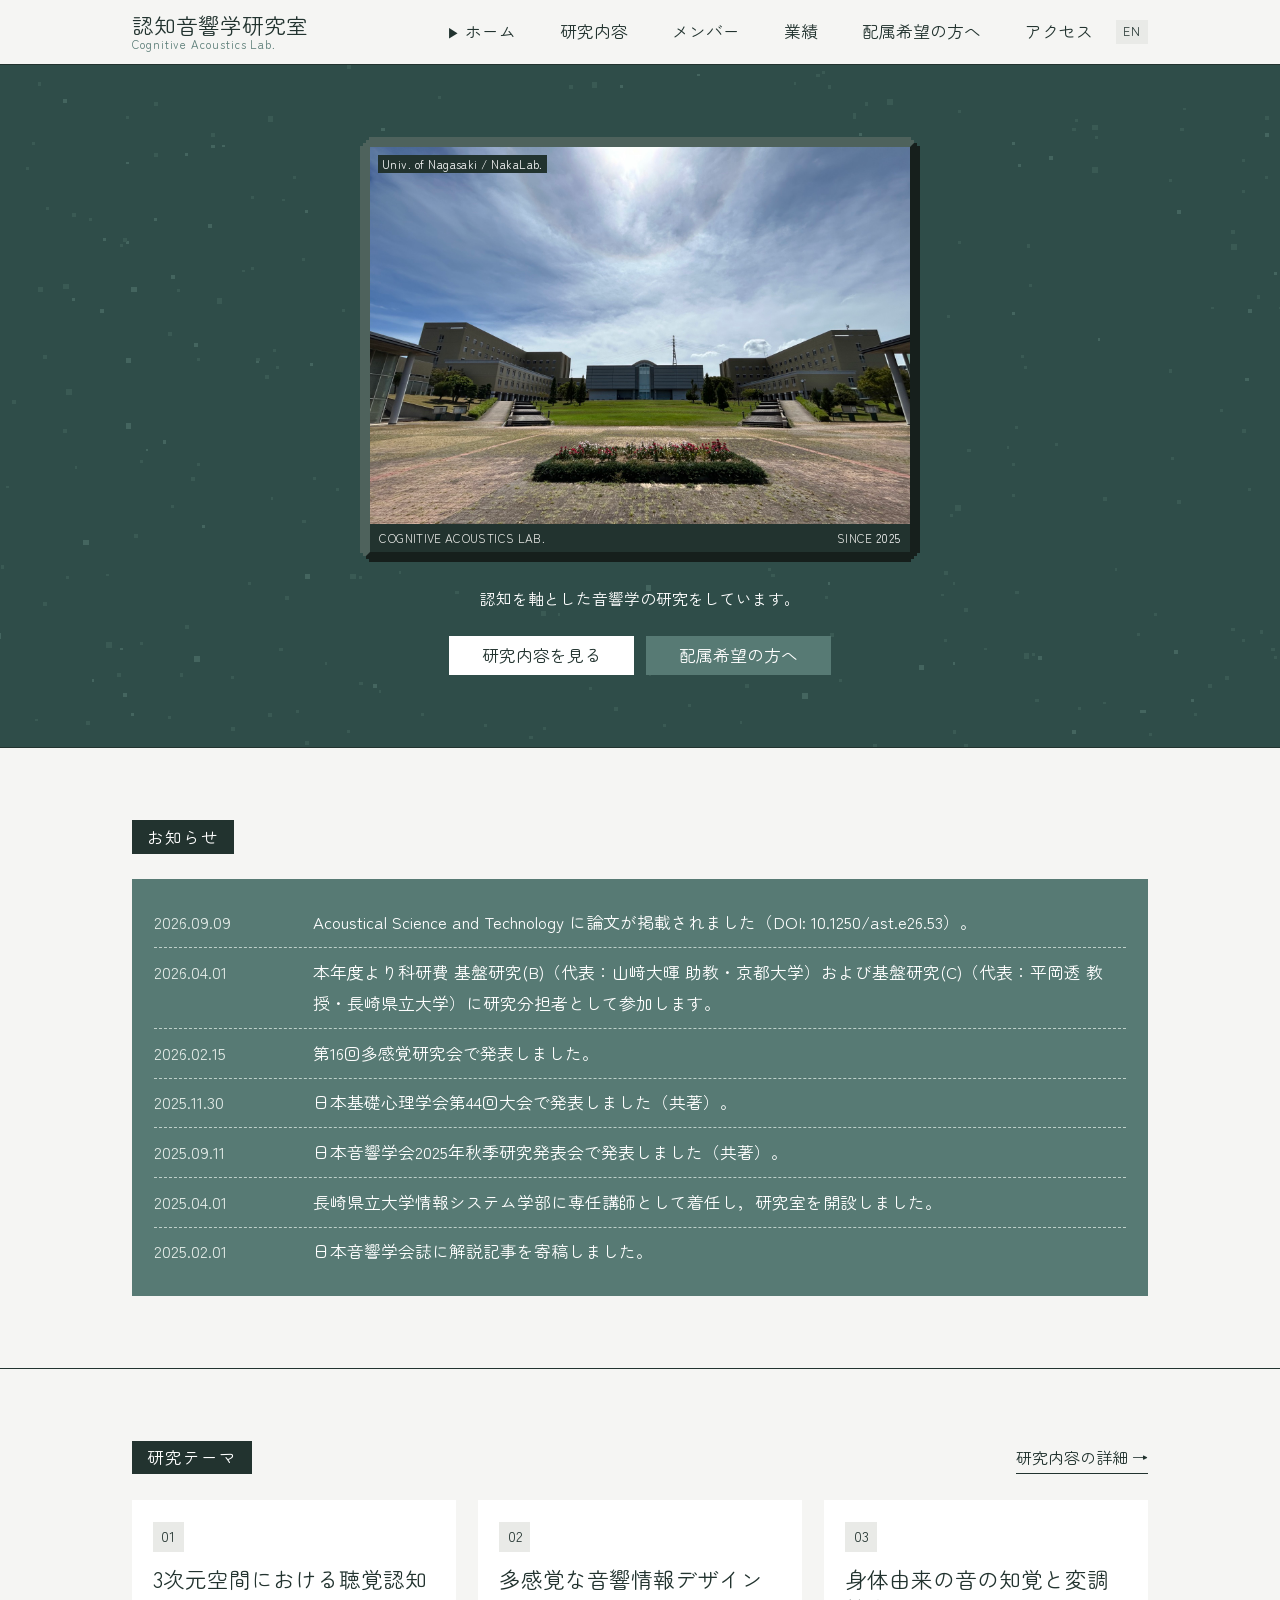
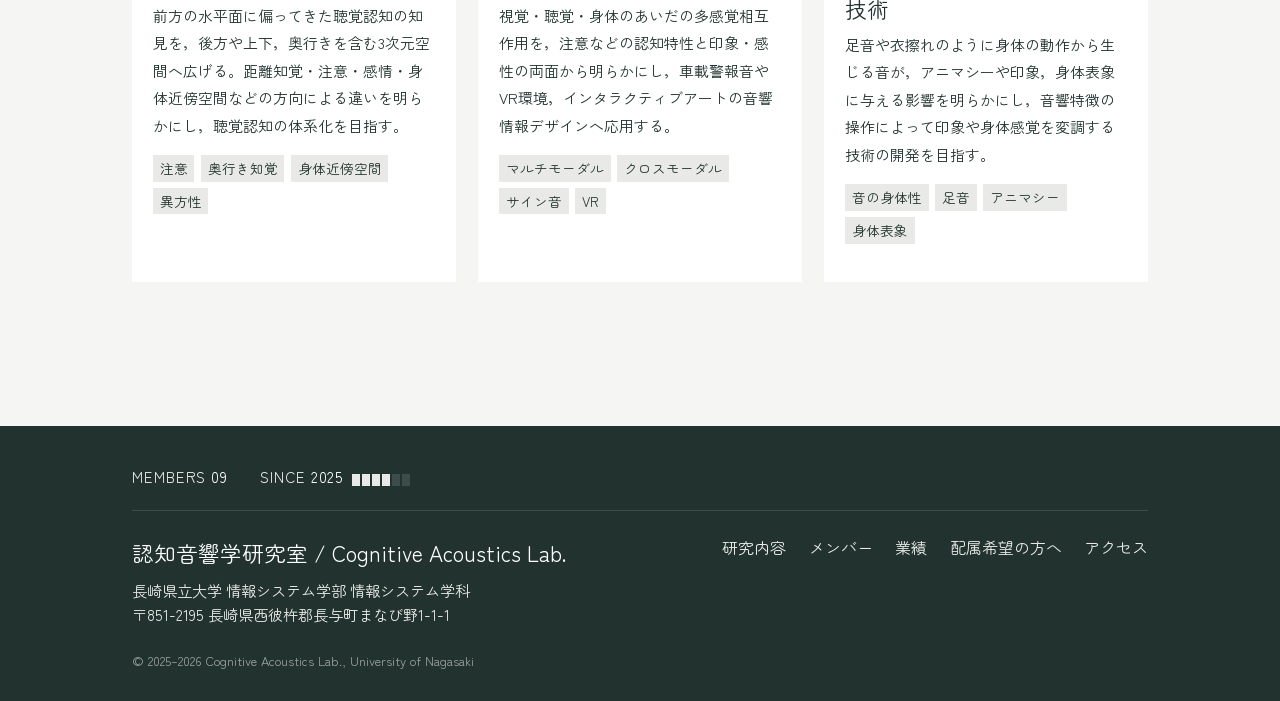
==== index.html @ 99304ec0 "研究室サイトを公開（初回コミット） - 日本語 7 ページ + 英語 6 ページ、CSS、メンバー写真 - ヒーロー写真は 1600px 幅に縮小した hero-1600.jpg を使用 - 日英ペア" ====
<!DOCTYPE html>
<html lang="ja">
<head>
<meta charset="utf-8">
<meta name="viewport" content="width=device-width, initial-scale=1">
<title>認知音響学研究室 | 長崎県立大学 情報システム学部</title>
<meta name="description" content="長崎県立大学 情報システム学部 認知音響学研究室（Cognitive Acoustics Lab.）のウェブサイト。多感覚認知と音響学を中心に，音と人の認知の関係を研究しています。">
<link rel="preconnect" href="https://fonts.googleapis.com">
<link rel="preconnect" href="https://fonts.gstatic.com" crossorigin>
<link href="https://fonts.googleapis.com/css2?family=Zen+Kaku+Gothic+New:wght@400;500;700&family=Zen+Maru+Gothic:wght@400;500;700&display=swap" rel="stylesheet">
<link rel="stylesheet" href="assets/css/style.css">
<link rel="alternate" hreflang="ja" href="https://cognitive-acoustics-lab.github.io/">
<link rel="alternate" hreflang="en" href="https://cognitive-acoustics-lab.github.io/en/">
<link rel="alternate" hreflang="x-default" href="https://cognitive-acoustics-lab.github.io/">
</head>
<body>
<a class="skip-link" href="#main">本文へ移動</a>
<header class="site-header">
  <div class="site-header__inner container">
    <a class="brand" href="index.html">
      <span class="brand__jp">認知音響学研究室</span>
      <span class="brand__en">Cognitive Acoustics Lab.</span>
    </a>
    <input type="checkbox" id="nav-toggle" class="nav-toggle">
    <label for="nav-toggle" class="nav-burger" aria-label="メニューを開閉">MENU</label>
    <nav class="site-nav" aria-label="メインナビゲーション">
      <ul>
        <li><a href="index.html" aria-current="page">ホーム</a></li>
        <li><a href="research.html">研究内容</a></li>
        <li><a href="members.html">メンバー</a></li>
        <li><a href="publications.html">業績</a></li>
        <li><a href="for-students.html">配属希望の方へ</a></li>
        <li><a href="access.html">アクセス</a></li>
      </ul>
    </nav>
    <a class="lang-switch" href="en/index.html" lang="en" hreflang="en">EN</a>
  </div>
</header>
<main id="main">

<section class="hero">
  <div class="container hero__inner">
    <figure class="crt">
      <div class="crt__bezel">
        <div class="crt__screen">
          <span class="hero__label">Univ. of Nagasaki / NakaLab.</span>
          <img src="assets/img/hero-1600.jpg" alt="研究室の様子">
          <div class="crt__hud"><span>COGNITIVE ACOUSTICS LAB.</span><span>SINCE <b>2025</b></span></div>
        </div>
      </div>
    </figure>
    <p class="hero__lead">認知を軸とした音響学の研究をしています。</p>
    <div class="hero__actions">
      <a class="btn btn--primary" href="research.html">研究内容を見る</a>
      <a class="btn btn--ghost" href="for-students.html">配属希望の方へ</a>
    </div>
  </div>
</section>

<section class="section">
  <div class="container">
    <div class="section__head">
      <div><h2 class="eyebrow">お知らせ</h2></div>
    </div>
    <ul class="news">
        <li><time datetime="2026-09-09">2026.09.09</time><div>Acoustical Science and Technology に論文が掲載されました（DOI: 10.1250/ast.e26.53）。</div></li>
        <li><time datetime="2026-04-01">2026.04.01</time><div>本年度より科研費 基盤研究(B)（代表：山﨑大暉 助教・京都大学）および基盤研究(C)（代表：平岡透 教授・長崎県立大学）に研究分担者として参加します。</div></li>
        <li><time datetime="2026-02-15">2026.02.15</time><div>第16回多感覚研究会で発表しました。</div></li>
        <li><time datetime="2025-11-30">2025.11.30</time><div>日本基礎心理学会第44回大会で発表しました（共著）。</div></li>
        <li><time datetime="2025-09-11">2025.09.11</time><div>日本音響学会2025年秋季研究発表会で発表しました（共著）。</div></li>
        <li><time datetime="2025-04-01">2025.04.01</time><div>長崎県立大学情報システム学部に専任講師として着任し，研究室を開設しました。</div></li>
        <li><time datetime="2025-02-01">2025.02.01</time><div>日本音響学会誌に解説記事を寄稿しました。</div></li>
    </ul>
  </div>
</section>

<section class="section">
  <div class="container">
    <div class="section__head">
      <div><h2 class="eyebrow">研究テーマ</h2></div>
      <a class="section__more" href="research.html">研究内容の詳細 →</a>
    </div>
    <div class="cards">
        <a class="card card--link" href="research.html#theme-01">
          <div class="card__num">01</div>
          <h3>3次元空間における聴覚認知</h3>
          <p>前方の水平面に偏ってきた聴覚認知の知見を，後方や上下，奥行きを含む3次元空間へ広げる。距離知覚・注意・感情・身体近傍空間などの方向による違いを明らかにし，聴覚認知の体系化を目指す。</p>
          <ul class="tags"><li class="tag">注意</li><li class="tag">奥行き知覚</li><li class="tag">身体近傍空間</li><li class="tag">異方性</li></ul>
        </a>
        <a class="card card--link" href="research.html#theme-02">
          <div class="card__num">02</div>
          <h3>多感覚な音響情報デザイン</h3>
          <p>視覚・聴覚・身体のあいだの多感覚相互作用を，注意などの認知特性と印象・感性の両面から明らかにし，車載警報音やVR環境，インタラクティブアートの音響情報デザインへ応用する。</p>
          <ul class="tags"><li class="tag">マルチモーダル</li><li class="tag">クロスモーダル</li><li class="tag">サイン音</li><li class="tag">VR</li></ul>
        </a>
        <a class="card card--link" href="research.html#theme-03">
          <div class="card__num">03</div>
          <h3>身体由来の音の知覚と変調技術</h3>
          <p>足音や衣擦れのように身体の動作から生じる音が，アニマシーや印象，身体表象に与える影響を明らかにし，音響特徴の操作によって印象や身体感覚を変調する技術の開発を目指す。</p>
          <ul class="tags"><li class="tag">音の身体性</li><li class="tag">足音</li><li class="tag">アニマシー</li><li class="tag">身体表象</li></ul>
        </a>
    </div>
  </div>
</section>

</main>
<footer class="site-footer">
  <div class="container">
  <div class="hud" aria-label="研究室のステータス">
    <span>MEMBERS <b>09</b></span>
    <span>SINCE <b>2025</b><span class="bar" aria-hidden="true"><i></i><i></i><i></i><i></i><i class="off"></i><i class="off"></i></span></span>
  </div>
  <div class="site-footer__inner">
    <div>
      <span class="brand__jp">認知音響学研究室 / Cognitive Acoustics Lab.</span>
      <p>長崎県立大学 情報システム学部 情報システム学科<br>〒851-2195 長崎県西彼杵郡長与町まなび野1-1-1</p>
    </div>
    <ul class="footer-links">
      <li><a href="research.html">研究内容</a></li>
      <li><a href="members.html">メンバー</a></li>
      <li><a href="publications.html">業績</a></li>
      <li><a href="for-students.html">配属希望の方へ</a></li>
      <li><a href="access.html">アクセス</a></li>
    </ul>
  </div>
  <div class="copyright">&copy; 2025–2026 Cognitive Acoustics Lab., University of Nagasaki</div>
  </div>
</footer>
</body>
</html>
---- assets/css/style.css ----
/* =====================================================================
   認知音響学研究室 / Cognitive Acoustics Lab. – サイト共通スタイル（8bit 版）
   ---------------------------------------------------------------------
   方針: ファミコン画面の「作法」だけを借りる。
     - 色は無彩色の地 + 青緑 2 階調（g3/g4）+ 墨色。アクセント色は置かない。箱は塗りのみで枠線なし、区切り線は 1px（影なし）
     - 見出し・ラベルは Zen Maru Gothic、本文は Zen Kaku Gothic New（どちらも Google Fonts）
     - アニメーションなし
   デザイン調整は :root のトークンを触れば全ページに反映されます。
   旧デザインは style-classic.css（HTML の link を差し替えれば戻せる）。
   ===================================================================== */

:root {
  /* 色 */
  --ink:    #22332f;   /* 文字・枠線（墨色がかった深緑） */
  --paper:  #f5f5f3;   /* ページ背景（無彩色） */
  --white:  #ffffff;   /* カード・ボックスの面 */
  --g0:     #e9eae7;   /* 淡色 0（無彩色。タグ・番号ラベル・アイコンの地） */
  --g1:     #d2d4d0;   /* 淡色 1（無彩色。点線・区切り） */
  --g2:     #9ea49f;   /* 中間色（無彩色寄り。補足文字・ホバー） */
  --g3:     #577a74;   /* 階調 3（ニュース窓・フッター） */
  --g4:     #2f4d49;   /* 階調 4（額のベゼル） */
  --hero:   #ececea;   /* 下層ページの見出し帯の背景（無彩色） */
  --news-line: #bfd0ca; /* お知らせ窓の点線（窓だけ元の青緑を保つ） */
  --news-time: #e3ebe7; /* お知らせ窓の日付 */
  --ink-line: #3d4d49;  /* 墨色の地の上の区切り線・ゲージの消灯 */
  --bezel-light: #4e625c; /* ヒーローの額（ベゼル）の明るい辺（上・左） */
  --bezel-dark:  #161f1c; /* ヒーローの額（ベゼル）の暗い辺（下・右） */

  /* 文字 */
  --font-head: "Zen Maru Gothic", "Hiragino Maru Gothic ProN", "Noto Sans JP", sans-serif;  /* 見出し・ラベル */
  --font-body: "Zen Kaku Gothic New", "Noto Sans JP", system-ui, -apple-system, "Hiragino Sans",
               "Hiragino Kaku Gothic ProN", "Yu Gothic", Meiryo, sans-serif;                  /* 本文 */

  /* レイアウト */
  --max:      1080px;
  --gutter:   clamp(16px, 4vw, 32px);
  --header-h: 64px;
  --bw:       1px;     /* 区切り線（ヘッダー下・セクション間・フッター上）の太さ */
  --box-bw:   0px;     /* 箱（説明文・ボタン・カード・タグ・アイコン・額）の枠線。0 で枠なし、1px で細枠 */
}

/* ---------- ベース ---------- */
*, *::before, *::after { box-sizing: border-box; }
html { scroll-padding-top: calc(var(--header-h) + 16px); }
body {
  margin: 0;
  font-family: var(--font-body);
  font-size: 16px;
  line-height: 1.85;
  color: var(--ink);
  background: var(--paper);
  -webkit-font-smoothing: antialiased;
  font-feature-settings: "palt";
}
a { color: var(--g3); text-underline-offset: 3px; }
a:hover { color: var(--ink); }
img { max-width: 100%; height: auto; display: block; }
svg { display: block; }
h1, h2, h3, h4 { font-family: var(--font-head); font-weight: 400; color: var(--ink); line-height: 1.35; }
p { margin: 0 0 1em; }
ul, ol { padding-left: 1.4em; }
strong { font-weight: 700; color: var(--ink); }
mark.todo {
  font-family: var(--font-head); background: var(--g1); color: var(--ink); font-size: .8rem;
  padding: 0 .5em; margin-left: .4em; vertical-align: middle; white-space: nowrap;
}

.container { max-width: var(--max); margin: 0 auto; padding-left: var(--gutter); padding-right: var(--gutter); }
.skip-link {
  position: absolute; left: -9999px; top: 8px; background: var(--ink); color: #fff;
  padding: .5em 1em; z-index: 100; font-family: var(--font-head);
}
.skip-link:focus { left: 8px; }

/* 汎用ラベル・見出し（見出しは黒い箱 1 つで表す。英語の添え字は付けない） */
.eyebrow {
  display: inline-block; font-family: var(--font-head); font-size: .85rem; letter-spacing: .08em;
  background: var(--ink); color: var(--white); padding: .2em .7em; margin-bottom: .6rem;
}
h1.eyebrow, h2.eyebrow, h3.eyebrow { font-size: 1.05rem; line-height: 1.5; letter-spacing: .06em; padding: .25em .9em; margin: 0 0 1.2rem; }
h1.eyebrow { font-size: 1.25rem; }
.page-head h1.eyebrow { margin: 0 0 .6rem; }
.section__head h2.eyebrow { margin: 0; }
.h-section { font-family: var(--font-head); font-size: 1.5rem; margin: .15rem 0 .8rem; }
.lead { font-size: 1.05rem; max-width: 40em; }

/* ---------- ヘッダー ---------- */
.site-header { position: sticky; top: 0; z-index: 50; background: var(--paper); border-bottom: var(--bw) solid var(--ink); }
.site-header__inner { position: relative; display: flex; align-items: center; gap: 1.4rem; height: var(--header-h); }
.site-nav { order: 1; }
/* 言語切替（ヘッダー右端） */
.lang-switch {
  order: 2; font-family: var(--font-head); font-size: .78rem; letter-spacing: .1em; line-height: 1.6; text-decoration: none;
  color: var(--ink); background: var(--g0); padding: .15em .55em; white-space: nowrap;
}
.lang-switch:hover { background: var(--ink); color: var(--white); }
.brand { display: flex; flex-direction: column; line-height: 1.15; text-decoration: none; color: var(--ink); flex-shrink: 0; margin-right: auto; }
.brand__jp { font-family: var(--font-head); font-size: 1.35rem; }
.brand__en { font-family: var(--font-head); font-size: .72rem; letter-spacing: .08em; color: var(--g3); }

.site-nav ul { display: flex; flex-wrap: nowrap; gap: 1.6rem; list-style: none; margin: 0; padding: 0; }
.site-nav a {
  position: relative; display: inline-block; font-family: var(--font-head); font-size: 1.05rem;
  text-decoration: none; color: var(--ink); padding-left: 1.1em; white-space: nowrap;
}
.site-nav a::before { content: "▶"; position: absolute; left: 0; top: 50%; transform: translateY(-50%); font-size: .8em; color: var(--ink); opacity: 0; }
.site-nav a:hover::before, .site-nav a[aria-current="page"]::before { opacity: 1; }

/* モバイル用メニュー（JS 不要のチェックボックス方式） */
.nav-toggle { position: absolute; opacity: 0; pointer-events: none; }
.nav-burger {
  display: none; order: 3; width: 44px; height: 40px; border: .5px solid var(--ink); /* MENU だけ髪の毛ほどの細枠 */ background: var(--white);
  cursor: pointer; place-items: center; font-family: var(--font-head); font-size: .72rem; color: var(--ink);
}
.nav-toggle:focus-visible + .nav-burger { outline: 2px solid var(--g3); outline-offset: 2px; }
.nav-toggle:checked + .nav-burger { background: var(--ink); color: var(--white); }
/* ナビは「1 行」か「MENU ボックス」の 2 状態だけ。6 項目が 1 行に収まらない幅では MENU に切り替える */
@media (max-width: 979px) {
  .nav-burger { display: grid; }
  .site-nav { display: none; position: absolute; top: var(--header-h); left: 0; right: 0; background: var(--paper); border-bottom: var(--bw) solid var(--ink); }
  .nav-toggle:checked ~ .site-nav { display: block; }
  .site-nav ul { flex-direction: column; gap: 0; padding: .4rem var(--gutter) .8rem; }
  .site-nav a { display: block; padding: .7rem 0 .7rem 1.1em; border-bottom: 1px dashed var(--g1); }
  .lang-switch { margin-right: .4rem; }
}
/* 英語版: 名前の箱が 2 行になるのを防ぐ */
:lang(en) .members { grid-template-columns: repeat(auto-fill, minmax(200px, 1fr)); }
:lang(en) .member__name { font-size: .95rem; letter-spacing: 0; white-space: nowrap; }

/* ---------- ヒーロー（トップ） ---------- */
/* ヒーロー: 暗い地 + まばらな小さい正方形（固定 SVG，1920×720，seed=11）。写真の額は g3 の縁 */
.hero {
  position: relative; overflow: hidden; border-bottom: var(--bw) solid var(--ink);
  background-color: var(--g4); background-repeat: no-repeat; background-position: center; background-size: cover;
  background-image: url("data:image/svg+xml,%3Csvg%20xmlns%3D%22http%3A//www.w3.org/2000/svg%22%20viewBox%3D%220%200%201920%20720%22%20width%3D%221920%22%20height%3D%22720%22%20shape-rendering%3D%22crispEdges%22%3E%3Crect%20x%3D%221719%22%20y%3D%22657%22%20width%3D%224%22%20height%3D%224%22%20fill%3D%22%2344655f%22/%3E%3Crect%20x%3D%221560%22%20y%3D%22654%22%20width%3D%224%22%20height%3D%224%22%20fill%3D%22%233a5a54%22/%3E%3Crect%20x%3D%221572%22%20y%3D%22363%22%20width%3D%223%22%20height%3D%223%22%20fill%3D%22%233a5a54%22/%3E%3Crect%20x%3D%221371%22%20y%3D%22231%22%20width%3D%223%22%20height%3D%223%22%20fill%3D%22%233a5a54%22/%3E%3Crect%20x%3D%221653%22%20y%3D%22621%22%20width%3D%223%22%20height%3D%223%22%20fill%3D%22%233a5a54%22/%3E%3Crect%20x%3D%221215%22%20y%3D%22345%22%20width%3D%224%22%20height%3D%224%22%20fill%3D%22%233a5a54%22/%3E%3Crect%20x%3D%2245%22%20y%3D%22636%22%20width%3D%224%22%20height%3D%224%22%20fill%3D%22%233a5a54%22/%3E%3Crect%20x%3D%22108%22%20y%3D%22144%22%20width%3D%223%22%20height%3D%223%22%20fill%3D%22%233a5a54%22/%3E%3Crect%20x%3D%2290%22%20y%3D%22597%22%20width%3D%224%22%20height%3D%224%22%20fill%3D%22%2344655f%22/%3E%3Crect%20x%3D%221353%22%20y%3D%22453%22%20width%3D%223%22%20height%3D%223%22%20fill%3D%22%233a5a54%22/%3E%3Crect%20x%3D%22717%22%20y%3D%22489%22%20width%3D%224%22%20height%3D%224%22%20fill%3D%22%233a5a54%22/%3E%3Crect%20x%3D%2212%22%20y%3D%22507%22%20width%3D%224%22%20height%3D%224%22%20fill%3D%22%233a5a54%22/%3E%3Crect%20x%3D%22852%22%20y%3D%22312%22%20width%3D%224%22%20height%3D%224%22%20fill%3D%22%233a5a54%22/%3E%3Crect%20x%3D%22780%22%20y%3D%22240%22%20width%3D%226%22%20height%3D%226%22%20fill%3D%22%233a5a54%22/%3E%3Crect%20x%3D%22885%22%20y%3D%2221%22%20width%3D%224%22%20height%3D%224%22%20fill%3D%22%233a5a54%22/%3E%3Crect%20x%3D%22330%22%20y%3D%22306%22%20width%3D%224%22%20height%3D%224%22%20fill%3D%22%233a5a54%22/%3E%3Crect%20x%3D%221185%22%20y%3D%2251%22%20width%3D%223%22%20height%3D%223%22%20fill%3D%22%233a5a54%22/%3E%3Crect%20x%3D%220%22%20y%3D%22162%22%20width%3D%226%22%20height%3D%226%22%20fill%3D%22%233a5a54%22/%3E%3Crect%20x%3D%221443%22%20y%3D%22288%22%20width%3D%223%22%20height%3D%223%22%20fill%3D%22%2344655f%22/%3E%3Crect%20x%3D%22222%22%20y%3D%22432%22%20width%3D%224%22%20height%3D%224%22%20fill%3D%22%233a5a54%22/%3E%3Crect%20x%3D%22828%22%20y%3D%22258%22%20width%3D%226%22%20height%3D%226%22%20fill%3D%22%233a5a54%22/%3E%3Crect%20x%3D%221020%22%20y%3D%229%22%20width%3D%223%22%20height%3D%223%22%20fill%3D%22%2344655f%22/%3E%3Crect%20x%3D%22411%22%20y%3D%22189%22%20width%3D%223%22%20height%3D%223%22%20fill%3D%22%233a5a54%22/%3E%3Crect%20x%3D%22183%22%20y%3D%22357%22%20width%3D%223%22%20height%3D%223%22%20fill%3D%22%2344655f%22/%3E%3Crect%20x%3D%221716%22%20y%3D%22144%22%20width%3D%223%22%20height%3D%223%22%20fill%3D%22%2344655f%22/%3E%3Crect%20x%3D%22585%22%20y%3D%22561%22%20width%3D%224%22%20height%3D%224%22%20fill%3D%22%233a5a54%22/%3E%3Crect%20x%3D%221176%22%20y%3D%2287%22%20width%3D%224%22%20height%3D%224%22%20fill%3D%22%2344655f%22/%3E%3Crect%20x%3D%22651%22%20y%3D%220%22%20width%3D%224%22%20height%3D%224%22%20fill%3D%22%233a5a54%22/%3E%3Crect%20x%3D%22933%22%20y%3D%22678%22%20width%3D%224%22%20height%3D%224%22%20fill%3D%22%233a5a54%22/%3E%3Crect%20x%3D%22573%22%20y%3D%22300%22%20width%3D%223%22%20height%3D%223%22%20fill%3D%22%233a5a54%22/%3E%3Crect%20x%3D%22447%22%20y%3D%22162%22%20width%3D%223%22%20height%3D%223%22%20fill%3D%22%2344655f%22/%3E%3Crect%20x%3D%2227%22%20y%3D%22591%22%20width%3D%223%22%20height%3D%223%22%20fill%3D%22%233a5a54%22/%3E%3Crect%20x%3D%221185%22%20y%3D%2254%22%20width%3D%223%22%20height%3D%223%22%20fill%3D%22%233a5a54%22/%3E%3Crect%20x%3D%22639%22%20y%3D%22447%22%20width%3D%223%22%20height%3D%223%22%20fill%3D%22%233a5a54%22/%3E%3Crect%20x%3D%221845%22%20y%3D%22282%22%20width%3D%223%22%20height%3D%223%22%20fill%3D%22%233a5a54%22/%3E%3Crect%20x%3D%221392%22%20y%3D%2296%22%20width%3D%224%22%20height%3D%224%22%20fill%3D%22%2344655f%22/%3E%3Crect%20x%3D%22414%22%20y%3D%22663%22%20width%3D%224%22%20height%3D%224%22%20fill%3D%22%2344655f%22/%3E%3Crect%20x%3D%22471%22%20y%3D%22237%22%20width%3D%223%22%20height%3D%223%22%20fill%3D%22%233a5a54%22/%3E%3Crect%20x%3D%22765%22%20y%3D%22555%22%20width%3D%224%22%20height%3D%224%22%20fill%3D%22%233a5a54%22/%3E%3Crect%20x%3D%221701%22%20y%3D%22150%22%20width%3D%223%22%20height%3D%223%22%20fill%3D%22%2344655f%22/%3E%3Crect%20x%3D%221854%22%20y%3D%2260%22%20width%3D%224%22%20height%3D%224%22%20fill%3D%22%2344655f%22/%3E%3Crect%20x%3D%22318%22%20y%3D%2281%22%20width%3D%223%22%20height%3D%223%22%20fill%3D%22%233a5a54%22/%3E%3Crect%20x%3D%22783%22%20y%3D%22183%22%20width%3D%224%22%20height%3D%224%22%20fill%3D%22%2344655f%22/%3E%3Crect%20x%3D%221290%22%20y%3D%22630%22%20width%3D%223%22%20height%3D%223%22%20fill%3D%22%2344655f%22/%3E%3Crect%20x%3D%221596%22%20y%3D%22132%22%20width%3D%223%22%20height%3D%223%22%20fill%3D%22%233a5a54%22/%3E%3Crect%20x%3D%22699%22%20y%3D%22366%22%20width%3D%223%22%20height%3D%223%22%20fill%3D%22%233a5a54%22/%3E%3Crect%20x%3D%22651%22%20y%3D%22702%22%20width%3D%223%22%20height%3D%223%22%20fill%3D%22%233a5a54%22/%3E%3Crect%20x%3D%2248%22%20y%3D%2251%22%20width%3D%226%22%20height%3D%226%22%20fill%3D%22%233a5a54%22/%3E%3Crect%20x%3D%221368%22%20y%3D%22189%22%20width%3D%224%22%20height%3D%224%22%20fill%3D%22%233a5a54%22/%3E%3Crect%20x%3D%22540%22%20y%3D%22216%22%20width%3D%223%22%20height%3D%223%22%20fill%3D%22%233a5a54%22/%3E%3Crect%20x%3D%221755%22%20y%3D%2299%22%20width%3D%224%22%20height%3D%224%22%20fill%3D%22%233a5a54%22/%3E%3Crect%20x%3D%22423%22%20y%3D%22684%22%20width%3D%223%22%20height%3D%223%22%20fill%3D%22%2344655f%22/%3E%3Crect%20x%3D%221602%22%20y%3D%22447%22%20width%3D%223%22%20height%3D%223%22%20fill%3D%22%233a5a54%22/%3E%3Crect%20x%3D%22105%22%20y%3D%22708%22%20width%3D%224%22%20height%3D%224%22%20fill%3D%22%233a5a54%22/%3E%3Crect%20x%3D%221098%22%20y%3D%22537%22%20width%3D%224%22%20height%3D%224%22%20fill%3D%22%233a5a54%22/%3E%3Crect%20x%3D%2263%22%20y%3D%22459%22%20width%3D%223%22%20height%3D%223%22%20fill%3D%22%233a5a54%22/%3E%3Crect%20x%3D%22204%22%20y%3D%22561%22%20width%3D%224%22%20height%3D%224%22%20fill%3D%22%233a5a54%22/%3E%3Crect%20x%3D%22417%22%20y%3D%2254%22%20width%3D%223%22%20height%3D%223%22%20fill%3D%22%233a5a54%22/%3E%3Crect%20x%3D%221677%22%20y%3D%22282%22%20width%3D%224%22%20height%3D%224%22%20fill%3D%22%233a5a54%22/%3E%3Crect%20x%3D%22396%22%20y%3D%22609%22%20width%3D%226%22%20height%3D%226%22%20fill%3D%22%233a5a54%22/%3E%3Crect%20x%3D%22258%22%20y%3D%22525%22%20width%3D%223%22%20height%3D%223%22%20fill%3D%22%2344655f%22/%3E%3Crect%20x%3D%221281%22%20y%3D%22606%22%20width%3D%223%22%20height%3D%223%22%20fill%3D%22%233a5a54%22/%3E%3Crect%20x%3D%221758%22%20y%3D%229%22%20width%3D%224%22%20height%3D%224%22%20fill%3D%22%2344655f%22/%3E%3Crect%20x%3D%221788%22%20y%3D%229%22%20width%3D%224%22%20height%3D%224%22%20fill%3D%22%233a5a54%22/%3E%3Crect%20x%3D%22276%22%20y%3D%22489%22%20width%3D%223%22%20height%3D%223%22%20fill%3D%22%233a5a54%22/%3E%3Crect%20x%3D%221278%22%20y%3D%22558%22%20width%3D%223%22%20height%3D%223%22%20fill%3D%22%233a5a54%22/%3E%3Crect%20x%3D%221782%22%20y%3D%22351%22%20width%3D%224%22%20height%3D%224%22%20fill%3D%22%2344655f%22/%3E%3Crect%20x%3D%221662%22%20y%3D%2263%22%20width%3D%224%22%20height%3D%224%22%20fill%3D%22%233a5a54%22/%3E%3Crect%20x%3D%221845%22%20y%3D%2266%22%20width%3D%223%22%20height%3D%223%22%20fill%3D%22%2344655f%22/%3E%3Crect%20x%3D%22705%22%20y%3D%22534%22%20width%3D%223%22%20height%3D%223%22%20fill%3D%22%233a5a54%22/%3E%3Crect%20x%3D%221887%22%20y%3D%22504%22%20width%3D%224%22%20height%3D%224%22%20fill%3D%22%2344655f%22/%3E%3Crect%20x%3D%2233%22%20y%3D%22282%22%20width%3D%223%22%20height%3D%223%22%20fill%3D%22%233a5a54%22/%3E%3Crect%20x%3D%221878%22%20y%3D%22153%22%20width%3D%223%22%20height%3D%223%22%20fill%3D%22%233a5a54%22/%3E%3Crect%20x%3D%221356%22%20y%3D%22381%22%20width%3D%223%22%20height%3D%223%22%20fill%3D%22%233a5a54%22/%3E%3Crect%20x%3D%221242%22%20y%3D%22510%22%20width%3D%223%22%20height%3D%223%22%20fill%3D%22%233a5a54%22/%3E%3Crect%20x%3D%221323%22%20y%3D%22615%22%20width%3D%223%22%20height%3D%223%22%20fill%3D%22%233a5a54%22/%3E%3Crect%20x%3D%221179%22%20y%3D%22168%22%20width%3D%223%22%20height%3D%223%22%20fill%3D%22%233a5a54%22/%3E%3Crect%20x%3D%22417%22%20y%3D%22102%22%20width%3D%223%22%20height%3D%223%22%20fill%3D%22%2344655f%22/%3E%3Crect%20x%3D%22123%22%20y%3D%22546%22%20width%3D%223%22%20height%3D%223%22%20fill%3D%22%233a5a54%22/%3E%3Crect%20x%3D%22519%22%20y%3D%2284%22%20width%3D%223%22%20height%3D%223%22%20fill%3D%22%2344655f%22/%3E%3Crect%20x%3D%22843%22%20y%3D%22708%22%20width%3D%224%22%20height%3D%224%22%20fill%3D%22%233a5a54%22/%3E%3Crect%20x%3D%221173%22%20y%3D%22480%22%20width%3D%224%22%20height%3D%224%22%20fill%3D%22%2344655f%22/%3E%3Crect%20x%3D%22966%22%20y%3D%22549%22%20width%3D%226%22%20height%3D%226%22%20fill%3D%22%2344655f%22/%3E%3Crect%20x%3D%22228%22%20y%3D%22636%22%20width%3D%223%22%20height%3D%223%22%20fill%3D%22%233a5a54%22/%3E%3Crect%20x%3D%221866%22%20y%3D%2230%22%20width%3D%223%22%20height%3D%223%22%20fill%3D%22%233a5a54%22/%3E%3Crect%20x%3D%221086%22%20y%3D%22237%22%20width%3D%224%22%20height%3D%224%22%20fill%3D%22%233a5a54%22/%3E%3Crect%20x%3D%22417%22%20y%3D%22309%22%20width%3D%226%22%20height%3D%226%22%20fill%3D%22%2344655f%22/%3E%3Crect%20x%3D%2275%22%20y%3D%22588%22%20width%3D%223%22%20height%3D%223%22%20fill%3D%22%233a5a54%22/%3E%3Crect%20x%3D%22432%22%20y%3D%22609%22%20width%3D%223%22%20height%3D%223%22%20fill%3D%22%233a5a54%22/%3E%3Crect%20x%3D%22354%22%20y%3D%22342%22%20width%3D%226%22%20height%3D%226%22%20fill%3D%22%233a5a54%22/%3E%3Crect%20x%3D%221644%22%20y%3D%22501%22%20width%3D%226%22%20height%3D%226%22%20fill%3D%22%233a5a54%22/%3E%3Crect%20x%3D%22606%22%20y%3D%22153%22%20width%3D%223%22%20height%3D%223%22%20fill%3D%22%2344655f%22/%3E%3Crect%20x%3D%22546%22%20y%3D%22546%22%20width%3D%223%22%20height%3D%223%22%20fill%3D%22%233a5a54%22/%3E%3Crect%20x%3D%221641%22%20y%3D%22546%22%20width%3D%224%22%20height%3D%224%22%20fill%3D%22%233a5a54%22/%3E%3Crect%20x%3D%22693%22%20y%3D%22207%22%20width%3D%223%22%20height%3D%223%22%20fill%3D%22%233a5a54%22/%3E%3Crect%20x%3D%221596%22%20y%3D%22384%22%20width%3D%224%22%20height%3D%224%22%20fill%3D%22%233a5a54%22/%3E%3Crect%20x%3D%22687%22%20y%3D%2266%22%20width%3D%224%22%20height%3D%224%22%20fill%3D%22%2344655f%22/%3E%3Crect%20x%3D%221191%22%20y%3D%2299%22%20width%3D%226%22%20height%3D%226%22%20fill%3D%22%2344655f%22/%3E%3Crect%20x%3D%22603%22%20y%3D%22480%22%20width%3D%224%22%20height%3D%224%22%20fill%3D%22%233a5a54%22/%3E%3Crect%20x%3D%221689%22%20y%3D%22435%22%20width%3D%224%22%20height%3D%224%22%20fill%3D%22%233a5a54%22/%3E%3Crect%20x%3D%221002%22%20y%3D%22498%22%20width%3D%224%22%20height%3D%224%22%20fill%3D%22%233a5a54%22/%3E%3Crect%20x%3D%22378%22%20y%3D%22162%22%20width%3D%223%22%20height%3D%223%22%20fill%3D%22%233a5a54%22/%3E%3Crect%20x%3D%22267%22%20y%3D%22237%22%20width%3D%224%22%20height%3D%224%22%20fill%3D%22%233a5a54%22/%3E%3Crect%20x%3D%2248%22%20y%3D%22267%22%20width%3D%223%22%20height%3D%223%22%20fill%3D%22%233a5a54%22/%3E%3Crect%20x%3D%221353%22%20y%3D%22261%22%20width%3D%223%22%20height%3D%223%22%20fill%3D%22%2344655f%22/%3E%3Crect%20x%3D%221497%22%20y%3D%22705%22%20width%3D%223%22%20height%3D%223%22%20fill%3D%22%233a5a54%22/%3E%3Crect%20x%3D%22195%22%20y%3D%22327%22%20width%3D%223%22%20height%3D%223%22%20fill%3D%22%233a5a54%22/%3E%3Crect%20x%3D%221635%22%20y%3D%22255%22%20width%3D%223%22%20height%3D%223%22%20fill%3D%22%233a5a54%22/%3E%3Crect%20x%3D%22456%22%20y%3D%22396%22%20width%3D%224%22%20height%3D%224%22%20fill%3D%22%2344655f%22/%3E%3Crect%20x%3D%221776%22%20y%3D%22528%22%20width%3D%224%22%20height%3D%224%22%20fill%3D%22%233a5a54%22/%3E%3Crect%20x%3D%221347%22%20y%3D%22402%22%20width%3D%223%22%20height%3D%223%22%20fill%3D%22%233a5a54%22/%3E%3Crect%20x%3D%221725%22%20y%3D%22489%22%20width%3D%226%22%20height%3D%226%22%20fill%3D%22%233a5a54%22/%3E%3Crect%20x%3D%221578%22%20y%3D%22645%22%20width%3D%224%22%20height%3D%224%22%20fill%3D%22%233a5a54%22/%3E%3Crect%20x%3D%221170%22%20y%3D%22648%22%20width%3D%223%22%20height%3D%223%22%20fill%3D%22%233a5a54%22/%3E%3Crect%20x%3D%22432%22%20y%3D%22417%22%20width%3D%223%22%20height%3D%223%22%20fill%3D%22%233a5a54%22/%3E%3Crect%20x%3D%221527%22%20y%3D%22153%22%20width%3D%224%22%20height%3D%224%22%20fill%3D%22%2344655f%22/%3E%3Crect%20x%3D%22351%22%20y%3D%22384%22%20width%3D%224%22%20height%3D%224%22%20fill%3D%22%233a5a54%22/%3E%3Crect%20x%3D%221158%22%20y%3D%2221%22%20width%3D%224%22%20height%3D%224%22%20fill%3D%22%233a5a54%22/%3E%3Crect%20x%3D%221230%22%20y%3D%22417%22%20width%3D%224%22%20height%3D%224%22%20fill%3D%22%233a5a54%22/%3E%3Crect%20x%3D%22285%22%20y%3D%22528%22%20width%3D%224%22%20height%3D%224%22%20fill%3D%22%233a5a54%22/%3E%3Crect%20x%3D%221653%22%20y%3D%22351%22%20width%3D%223%22%20height%3D%223%22%20fill%3D%22%2344655f%22/%3E%3Crect%20x%3D%22825%22%20y%3D%22189%22%20width%3D%224%22%20height%3D%224%22%20fill%3D%22%2344655f%22/%3E%3Crect%20x%3D%22390%22%20y%3D%22258%22%20width%3D%224%22%20height%3D%224%22%20fill%3D%22%2344655f%22/%3E%3Crect%20x%3D%221611%22%20y%3D%22243%22%20width%3D%224%22%20height%3D%224%22%20fill%3D%22%233a5a54%22/%3E%3Crect%20x%3D%221287%22%20y%3D%22474%22%20width%3D%223%22%20height%3D%223%22%20fill%3D%22%233a5a54%22/%3E%3Crect%20x%3D%22396%22%20y%3D%22537%22%20width%3D%223%22%20height%3D%223%22%20fill%3D%22%233a5a54%22/%3E%3Crect%20x%3D%22594%22%20y%3D%22117%22%20width%3D%223%22%20height%3D%223%22%20fill%3D%22%233a5a54%22/%3E%3Crect%20x%3D%22870%22%20y%3D%22246%22%20width%3D%223%22%20height%3D%223%22%20fill%3D%22%233a5a54%22/%3E%3Crect%20x%3D%221902%22%20y%3D%22381%22%20width%3D%223%22%20height%3D%223%22%20fill%3D%22%233a5a54%22/%3E%3Crect%20x%3D%221788%22%20y%3D%2293%22%20width%3D%224%22%20height%3D%224%22%20fill%3D%22%233a5a54%22/%3E%3Crect%20x%3D%22606%22%20y%3D%22537%22%20width%3D%226%22%20height%3D%226%22%20fill%3D%22%2344655f%22/%3E%3Crect%20x%3D%221152%22%20y%3D%22486%22%20width%3D%223%22%20height%3D%223%22%20fill%3D%22%2344655f%22/%3E%3Crect%20x%3D%221890%22%20y%3D%22120%22%20width%3D%224%22%20height%3D%224%22%20fill%3D%22%233a5a54%22/%3E%3Crect%20x%3D%221638%22%20y%3D%22489%22%20width%3D%226%22%20height%3D%226%22%20fill%3D%22%233a5a54%22/%3E%3Crect%20x%3D%22663%22%20y%3D%22651%22%20width%3D%224%22%20height%3D%224%22%20fill%3D%22%233a5a54%22/%3E%3Crect%20x%3D%221065%22%20y%3D%22693%22%20width%3D%223%22%20height%3D%223%22%20fill%3D%22%233a5a54%22/%3E%3Crect%20x%3D%221851%22%20y%3D%22240%22%20width%3D%223%22%20height%3D%223%22%20fill%3D%22%233a5a54%22/%3E%3Crect%20x%3D%22597%22%20y%3D%22681%22%20width%3D%223%22%20height%3D%223%22%20fill%3D%22%233a5a54%22/%3E%3Crect%20x%3D%22735%22%20y%3D%2299%22%20width%3D%223%22%20height%3D%223%22%20fill%3D%22%233a5a54%22/%3E%3Crect%20x%3D%221191%22%20y%3D%2272%22%20width%3D%223%22%20height%3D%223%22%20fill%3D%22%2344655f%22/%3E%3Crect%20x%3D%221668%22%20y%3D%22606%22%20width%3D%224%22%20height%3D%224%22%20fill%3D%22%233a5a54%22/%3E%3Crect%20x%3D%221236%22%20y%3D%22480%22%20width%3D%223%22%20height%3D%223%22%20fill%3D%22%233a5a54%22/%3E%3Crect%20x%3D%22615%22%20y%3D%22435%22%20width%3D%223%22%20height%3D%223%22%20fill%3D%22%233a5a54%22/%3E%3Crect%20x%3D%22354%22%20y%3D%22540%22%20width%3D%223%22%20height%3D%223%22%20fill%3D%22%233a5a54%22/%3E%3Crect%20x%3D%22579%22%20y%3D%22615%22%20width%3D%224%22%20height%3D%224%22%20fill%3D%22%233a5a54%22/%3E%3Crect%20x%3D%22324%22%20y%3D%2218%22%20width%3D%224%22%20height%3D%224%22%20fill%3D%22%233a5a54%22/%3E%3Crect%20x%3D%221884%22%20y%3D%22393%22%20width%3D%224%22%20height%3D%224%22%20fill%3D%22%2344655f%22/%3E%3Crect%20x%3D%22582%22%20y%3D%22141%22%20width%3D%223%22%20height%3D%223%22%20fill%3D%22%233a5a54%22/%3E%3Crect%20x%3D%22528%22%20y%3D%22645%22%20width%3D%223%22%20height%3D%223%22%20fill%3D%22%233a5a54%22/%3E%3Crect%20x%3D%22291%22%20y%3D%22444%22%20width%3D%223%22%20height%3D%223%22%20fill%3D%22%233a5a54%22/%3E%3Crect%20x%3D%221419%22%20y%3D%2257%22%20width%3D%223%22%20height%3D%223%22%20fill%3D%22%233a5a54%22/%3E%3Crect%20x%3D%221200%22%20y%3D%22357%22%20width%3D%223%22%20height%3D%223%22%20fill%3D%22%2344655f%22/%3E%3Crect%20x%3D%221089%22%20y%3D%22330%22%20width%3D%224%22%20height%3D%224%22%20fill%3D%22%233a5a54%22/%3E%3Crect%20x%3D%221146%22%20y%3D%229%22%20width%3D%224%22%20height%3D%224%22%20fill%3D%22%233a5a54%22/%3E%3Crect%20x%3D%22555%22%20y%3D%22312%22%20width%3D%223%22%20height%3D%223%22%20fill%3D%22%2344655f%22/%3E%3Crect%20x%3D%221137%22%20y%3D%22309%22%20width%3D%223%22%20height%3D%223%22%20fill%3D%22%233a5a54%22/%3E%3Crect%20x%3D%22507%22%20y%3D%2272%22%20width%3D%224%22%20height%3D%224%22%20fill%3D%22%233a5a54%22/%3E%3Crect%20x%3D%22258%22%20y%3D%22615%22%20width%3D%223%22%20height%3D%223%22%20fill%3D%22%2344655f%22/%3E%3Crect%20x%3D%221839%22%20y%3D%22144%22%20width%3D%224%22%20height%3D%224%22%20fill%3D%22%233a5a54%22/%3E%3Crect%20x%3D%22858%22%20y%3D%22699%22%20width%3D%223%22%20height%3D%223%22%20fill%3D%22%233a5a54%22/%3E%3Crect%20x%3D%22489%22%20y%3D%22624%22%20width%3D%226%22%20height%3D%226%22%20fill%3D%22%2344655f%22/%3E%3Crect%20x%3D%221011%22%20y%3D%22675%22%20width%3D%223%22%20height%3D%223%22%20fill%3D%22%233a5a54%22/%3E%3Crect%20x%3D%22555%22%20y%3D%22309%22%20width%3D%224%22%20height%3D%224%22%20fill%3D%22%233a5a54%22/%3E%3Crect%20x%3D%22567%22%20y%3D%2254%22%20width%3D%226%22%20height%3D%226%22%20fill%3D%22%233a5a54%22/%3E%3Crect%20x%3D%221440%22%20y%3D%2275%22%20width%3D%223%22%20height%3D%223%22%20fill%3D%22%233a5a54%22/%3E%3Crect%20x%3D%221914%22%20y%3D%2236%22%20width%3D%223%22%20height%3D%223%22%20fill%3D%22%233a5a54%22/%3E%3Crect%20x%3D%22918%22%20y%3D%22258%22%20width%3D%223%22%20height%3D%223%22%20fill%3D%22%233a5a54%22/%3E%3Crect%20x%3D%221245%22%20y%3D%22435%22%20width%3D%226%22%20height%3D%226%22%20fill%3D%22%233a5a54%22/%3E%3Crect%20x%3D%22234%22%20y%3D%22297%22%20width%3D%224%22%20height%3D%224%22%20fill%3D%22%2344655f%22/%3E%3Crect%20x%3D%22654%22%20y%3D%22537%22%20width%3D%226%22%20height%3D%226%22%20fill%3D%22%233a5a54%22/%3E%3Crect%20x%3D%221764%22%20y%3D%2215%22%20width%3D%224%22%20height%3D%224%22%20fill%3D%22%233a5a54%22/%3E%3Crect%20x%3D%22330%22%20y%3D%22567%22%20width%3D%224%22%20height%3D%224%22%20fill%3D%22%233a5a54%22/%3E%3Crect%20x%3D%221362%22%20y%3D%22306%22%20width%3D%223%22%20height%3D%223%22%20fill%3D%22%233a5a54%22/%3E%3Crect%20x%3D%221152%22%20y%3D%226%22%20width%3D%223%22%20height%3D%223%22%20fill%3D%22%233a5a54%22/%3E%3Crect%20x%3D%22768%22%20y%3D%22210%22%20width%3D%223%22%20height%3D%223%22%20fill%3D%22%233a5a54%22/%3E%3Crect%20x%3D%221659%22%20y%3D%22390%22%20width%3D%224%22%20height%3D%224%22%20fill%3D%22%2344655f%22/%3E%3Crect%20x%3D%221743%22%20y%3D%22648%22%20width%3D%224%22%20height%3D%224%22%20fill%3D%22%233a5a54%22/%3E%3Crect%20x%3D%221365%22%20y%3D%22621%22%20width%3D%226%22%20height%3D%226%22%20fill%3D%22%233a5a54%22/%3E%3Crect%20x%3D%221833%22%20y%3D%22513%22%20width%3D%224%22%20height%3D%224%22%20fill%3D%22%233a5a54%22/%3E%3Crect%20x%3D%22489%22%20y%3D%22294%22%20width%3D%224%22%20height%3D%224%22%20fill%3D%22%2344655f%22/%3E%3Crect%20x%3D%221521%22%20y%3D%22414%22%20width%3D%223%22%20height%3D%223%22%20fill%3D%22%233a5a54%22/%3E%3Crect%20x%3D%221518%22%20y%3D%22321%22%20width%3D%224%22%20height%3D%224%22%20fill%3D%22%233a5a54%22/%3E%3Crect%20x%3D%221224%22%20y%3D%22459%22%20width%3D%224%22%20height%3D%224%22%20fill%3D%22%233a5a54%22/%3E%3Crect%20x%3D%221629%22%20y%3D%22219%22%20width%3D%223%22%20height%3D%223%22%20fill%3D%22%2344655f%22/%3E%3Crect%20x%3D%22828%22%20y%3D%22429%22%20width%3D%226%22%20height%3D%226%22%20fill%3D%22%233a5a54%22/%3E%3Crect%20x%3D%22909%22%20y%3D%2218%22%20width%3D%226%22%20height%3D%226%22%20fill%3D%22%233a5a54%22/%3E%3Crect%20x%3D%221797%22%20y%3D%2230%22%20width%3D%223%22%20height%3D%223%22%20fill%3D%22%233a5a54%22/%3E%3Crect%20x%3D%221197%22%20y%3D%2239%22%20width%3D%224%22%20height%3D%224%22%20fill%3D%22%233a5a54%22/%3E%3Crect%20x%3D%221221%22%20y%3D%2236%22%20width%3D%226%22%20height%3D%226%22%20fill%3D%22%233a5a54%22/%3E%3Crect%20x%3D%22687%22%20y%3D%22327%22%20width%3D%223%22%20height%3D%223%22%20fill%3D%22%2344655f%22/%3E%3Crect%20x%3D%22747%22%20y%3D%2233%22%20width%3D%223%22%20height%3D%223%22%20fill%3D%22%233a5a54%22/%3E%3Crect%20x%3D%221437%22%20y%3D%22108%22%20width%3D%226%22%20height%3D%226%22%20fill%3D%22%233a5a54%22/%3E%3Crect%20x%3D%22351%22%20y%3D%2236%22%20width%3D%224%22%20height%3D%224%22%20fill%3D%22%2344655f%22/%3E%3Crect%20x%3D%22360%22%20y%3D%22156%22%20width%3D%224%22%20height%3D%224%22%20fill%3D%22%233a5a54%22/%3E%3Crect%20x%3D%221620%22%20y%3D%22117%22%20width%3D%223%22%20height%3D%223%22%20fill%3D%22%233a5a54%22/%3E%3Crect%20x%3D%221359%22%20y%3D%22105%22%20width%3D%223%22%20height%3D%223%22%20fill%3D%22%2344655f%22/%3E%3Crect%20x%3D%221845%22%20y%3D%22201%22%20width%3D%224%22%20height%3D%224%22%20fill%3D%22%2344655f%22/%3E%3Crect%20x%3D%221629%22%20y%3D%22624%22%20width%3D%223%22%20height%3D%223%22%20fill%3D%22%233a5a54%22/%3E%3Crect%20x%3D%22393%22%20y%3D%22183%22%20width%3D%223%22%20height%3D%223%22%20fill%3D%22%2344655f%22/%3E%3Crect%20x%3D%221545%22%20y%3D%22684%22%20width%3D%223%22%20height%3D%223%22%20fill%3D%22%233a5a54%22/%3E%3Crect%20x%3D%221917%22%20y%3D%22648%22%20width%3D%224%22%20height%3D%224%22%20fill%3D%22%233a5a54%22/%3E%3Crect%20x%3D%22834%22%20y%3D%22468%22%20width%3D%223%22%20height%3D%223%22%20fill%3D%22%233a5a54%22/%3E%3Crect%20x%3D%22855%22%20y%3D%22576%22%20width%3D%226%22%20height%3D%226%22%20fill%3D%22%233a5a54%22/%3E%3Crect%20x%3D%22762%22%20y%3D%22384%22%20width%3D%223%22%20height%3D%223%22%20fill%3D%22%233a5a54%22/%3E%3Crect%20x%3D%22120%22%20y%3D%22480%22%20width%3D%226%22%20height%3D%226%22%20fill%3D%22%233a5a54%22/%3E%3Crect%20x%3D%22831%22%20y%3D%22198%22%20width%3D%223%22%20height%3D%223%22%20fill%3D%22%2344655f%22/%3E%3Crect%20x%3D%221914%22%20y%3D%2227%22%20width%3D%223%22%20height%3D%223%22%20fill%3D%22%233a5a54%22/%3E%3Crect%20x%3D%221662%22%20y%3D%22213%22%20width%3D%223%22%20height%3D%223%22%20fill%3D%22%233a5a54%22/%3E%3Crect%20x%3D%22492%22%20y%3D%22420%22%20width%3D%223%22%20height%3D%223%22%20fill%3D%22%233a5a54%22/%3E%3Crect%20x%3D%221146%22%20y%3D%22369%22%20width%3D%226%22%20height%3D%226%22%20fill%3D%22%2344655f%22/%3E%3Crect%20x%3D%22645%22%20y%3D%22258%22%20width%3D%223%22%20height%3D%223%22%20fill%3D%22%233a5a54%22/%3E%3Crect%20x%3D%22408%22%20y%3D%22642%22%20width%3D%224%22%20height%3D%224%22%20fill%3D%22%233a5a54%22/%3E%3Crect%20x%3D%221374%22%20y%3D%22621%22%20width%3D%223%22%20height%3D%223%22%20fill%3D%22%233a5a54%22/%3E%3Crect%20x%3D%221302%22%20y%3D%22573%22%20width%3D%224%22%20height%3D%224%22%20fill%3D%22%233a5a54%22/%3E%3Crect%20x%3D%22462%22%20y%3D%22282%22%20width%3D%224%22%20height%3D%224%22%20fill%3D%22%233a5a54%22/%3E%3Crect%20x%3D%221830%22%20y%3D%22249%22%20width%3D%226%22%20height%3D%226%22%20fill%3D%22%233a5a54%22/%3E%3Crect%20x%3D%22564%22%20y%3D%22327%22%20width%3D%224%22%20height%3D%224%22%20fill%3D%22%233a5a54%22/%3E%3Crect%20x%3D%22297%22%20y%3D%22354%22%20width%3D%224%22%20height%3D%224%22%20fill%3D%22%233a5a54%22/%3E%3Crect%20x%3D%221668%22%20y%3D%2263%22%20width%3D%223%22%20height%3D%223%22%20fill%3D%22%2344655f%22/%3E%3Crect%20x%3D%221743%22%20y%3D%22372%22%20width%3D%224%22%20height%3D%224%22%20fill%3D%22%2344655f%22/%3E%3Crect%20x%3D%2227%22%20y%3D%2257%22%20width%3D%223%22%20height%3D%223%22%20fill%3D%22%233a5a54%22/%3E%3Crect%20x%3D%221854%22%20y%3D%2260%22%20width%3D%223%22%20height%3D%223%22%20fill%3D%22%233a5a54%22/%3E%3Crect%20x%3D%221005%22%20y%3D%22216%22%20width%3D%224%22%20height%3D%224%22%20fill%3D%22%233a5a54%22/%3E%3Crect%20x%3D%221098%22%20y%3D%22504%22%20width%3D%223%22%20height%3D%223%22%20fill%3D%22%233a5a54%22/%3E%3Crect%20x%3D%22360%22%20y%3D%22246%22%20width%3D%223%22%20height%3D%223%22%20fill%3D%22%2344655f%22/%3E%3Crect%20x%3D%221827%22%20y%3D%22705%22%20width%3D%224%22%20height%3D%224%22%20fill%3D%22%233a5a54%22/%3E%3Crect%20x%3D%221626%22%20y%3D%22615%22%20width%3D%224%22%20height%3D%224%22%20fill%3D%22%233a5a54%22/%3E%3Crect%20x%3D%22975%22%20y%3D%22168%22%20width%3D%224%22%20height%3D%224%22%20fill%3D%22%2344655f%22/%3E%3Crect%20x%3D%221584%22%20y%3D%22189%22%20width%3D%226%22%20height%3D%226%22%20fill%3D%22%233a5a54%22/%3E%3Crect%20x%3D%221122%22%20y%3D%2218%22%20width%3D%223%22%20height%3D%223%22%20fill%3D%22%233a5a54%22/%3E%3Crect%20x%3D%221215%22%20y%3D%22447%22%20width%3D%226%22%20height%3D%226%22%20fill%3D%22%2344655f%22/%3E%3Crect%20x%3D%221731%22%20y%3D%22282%22%20width%3D%223%22%20height%3D%223%22%20fill%3D%22%2344655f%22/%3E%3Crect%20x%3D%22474%22%20y%3D%22642%22%20width%3D%224%22%20height%3D%224%22%20fill%3D%22%233a5a54%22/%3E%3Crect%20x%3D%22273%22%20y%3D%22582%22%20width%3D%223%22%20height%3D%223%22%20fill%3D%22%2344655f%22/%3E%3Crect%20x%3D%2266%22%20y%3D%22168%22%20width%3D%223%22%20height%3D%223%22%20fill%3D%22%233a5a54%22/%3E%3Crect%20x%3D%22486%22%20y%3D%22435%22%20width%3D%224%22%20height%3D%224%22%20fill%3D%22%233a5a54%22/%3E%3Crect%20x%3D%221296%22%20y%3D%2248%22%20width%3D%223%22%20height%3D%223%22%20fill%3D%22%233a5a54%22/%3E%3Crect%20x%3D%22258%22%20y%3D%22255%22%20width%3D%224%22%20height%3D%224%22%20fill%3D%22%233a5a54%22/%3E%3Crect%20x%3D%22321%22%20y%3D%22690%22%20width%3D%223%22%20height%3D%223%22%20fill%3D%22%233a5a54%22/%3E%3Crect%20x%3D%2278%22%20y%3D%22486%22%20width%3D%223%22%20height%3D%223%22%20fill%3D%22%233a5a54%22/%3E%3Crect%20x%3D%221296%22%20y%3D%22186%22%20width%3D%223%22%20height%3D%223%22%20fill%3D%22%233a5a54%22/%3E%3Crect%20x%3D%221602%22%20y%3D%22258%22%20width%3D%224%22%20height%3D%224%22%20fill%3D%22%2344655f%22/%3E%3Crect%20x%3D%221074%22%20y%3D%22258%22%20width%3D%224%22%20height%3D%224%22%20fill%3D%22%233a5a54%22/%3E%3Crect%20x%3D%22417%22%20y%3D%22378%22%20width%3D%226%22%20height%3D%226%22%20fill%3D%22%2344655f%22/%3E%3Crect%20x%3D%22222%22%20y%3D%22543%22%20width%3D%224%22%20height%3D%224%22%20fill%3D%22%233a5a54%22/%3E%3Crect%20x%3D%221071%22%20y%3D%22654%22%20width%3D%224%22%20height%3D%224%22%20fill%3D%22%233a5a54%22/%3E%3Crect%20x%3D%22273%22%20y%3D%22681%22%20width%3D%224%22%20height%3D%224%22%20fill%3D%22%2344655f%22/%3E%3Crect%20x%3D%2272%22%20y%3D%22402%22%20width%3D%224%22%20height%3D%224%22%20fill%3D%22%233a5a54%22/%3E%3Crect%20x%3D%2230%22%20y%3D%22615%22%20width%3D%226%22%20height%3D%226%22%20fill%3D%22%233a5a54%22/%3E%3Crect%20x%3D%221290%22%20y%3D%22702%22%20width%3D%224%22%20height%3D%224%22%20fill%3D%22%233a5a54%22/%3E%3Crect%20x%3D%22498%22%20y%3D%22486%22%20width%3D%223%22%20height%3D%223%22%20fill%3D%22%2344655f%22/%3E%3Crect%20x%3D%22513%22%20y%3D%22246%22%20width%3D%226%22%20height%3D%226%22%20fill%3D%22%233a5a54%22/%3E%3Crect%20x%3D%221305%22%20y%3D%22405%22%20width%3D%224%22%20height%3D%224%22%20fill%3D%22%233a5a54%22/%3E%3Crect%20x%3D%22180%22%20y%3D%22360%22%20width%3D%223%22%20height%3D%223%22%20fill%3D%22%233a5a54%22/%3E%3Crect%20x%3D%22351%22%20y%3D%22231%22%20width%3D%226%22%20height%3D%226%22%20fill%3D%22%233a5a54%22/%3E%3Crect%20x%3D%22189%22%20y%3D%22576%22%20width%3D%223%22%20height%3D%223%22%20fill%3D%22%2344655f%22/%3E%3Crect%20x%3D%221794%22%20y%3D%22369%22%20width%3D%223%22%20height%3D%223%22%20fill%3D%22%233a5a54%22/%3E%3Crect%20x%3D%22333%22%20y%3D%22150%22%20width%3D%223%22%20height%3D%223%22%20fill%3D%22%233a5a54%22/%3E%3Crect%20x%3D%22666%22%20y%3D%22450%22%20width%3D%223%22%20height%3D%223%22%20fill%3D%22%233a5a54%22/%3E%3Crect%20x%3D%221449%22%20y%3D%22456%22%20width%3D%224%22%20height%3D%224%22%20fill%3D%22%233a5a54%22/%3E%3Crect%20x%3D%22567%22%20y%3D%22684%22%20width%3D%224%22%20height%3D%224%22%20fill%3D%22%233a5a54%22/%3E%3Crect%20x%3D%22528%22%20y%3D%22699%22%20width%3D%224%22%20height%3D%224%22%20fill%3D%22%233a5a54%22/%3E%3Crect%20x%3D%221683%22%20y%3D%22627%22%20width%3D%226%22%20height%3D%226%22%20fill%3D%22%2344655f%22/%3E%3Crect%20x%3D%221488%22%20y%3D%22681%22%20width%3D%223%22%20height%3D%223%22%20fill%3D%22%2344655f%22/%3E%3Crect%20x%3D%221680%22%20y%3D%22591%22%20width%3D%223%22%20height%3D%223%22%20fill%3D%22%233a5a54%22/%3E%3Crect%20x%3D%22678%22%20y%3D%22306%22%20width%3D%224%22%20height%3D%224%22%20fill%3D%22%233a5a54%22/%3E%3Crect%20x%3D%22411%22%20y%3D%22615%22%20width%3D%223%22%20height%3D%223%22%20fill%3D%22%2344655f%22/%3E%3Crect%20x%3D%221584%22%20y%3D%22594%22%20width%3D%224%22%20height%3D%224%22%20fill%3D%22%233a5a54%22/%3E%3Crect%20x%3D%22729%22%20y%3D%22684%22%20width%3D%223%22%20height%3D%223%22%20fill%3D%22%233a5a54%22/%3E%3Crect%20x%3D%221140%22%20y%3D%22345%22%20width%3D%224%22%20height%3D%224%22%20fill%3D%22%233a5a54%22/%3E%3Crect%20x%3D%221293%22%20y%3D%22465%22%20width%3D%226%22%20height%3D%226%22%20fill%3D%22%233a5a54%22/%3E%3Crect%20x%3D%22480%22%20y%3D%22591%22%20width%3D%224%22%20height%3D%224%22%20fill%3D%22%233a5a54%22/%3E%3Crect%20x%3D%22795%22%20y%3D%22696%22%20width%3D%223%22%20height%3D%223%22%20fill%3D%22%233a5a54%22/%3E%3Crect%20x%3D%221902%22%20y%3D%22204%22%20width%3D%226%22%20height%3D%226%22%20fill%3D%22%233a5a54%22/%3E%3Crect%20x%3D%221755%22%20y%3D%22591%22%20width%3D%223%22%20height%3D%223%22%20fill%3D%22%233a5a54%22/%3E%3Crect%20x%3D%22627%22%20y%3D%22630%22%20width%3D%223%22%20height%3D%223%22%20fill%3D%22%233a5a54%22/%3E%3Crect%20x%3D%22252%22%20y%3D%22270%22%20width%3D%223%22%20height%3D%223%22%20fill%3D%22%233a5a54%22/%3E%3Crect%20x%3D%221620%22%20y%3D%2272%22%20width%3D%224%22%20height%3D%224%22%20fill%3D%22%2344655f%22/%3E%3Crect%20x%3D%221437%22%20y%3D%2263%22%20width%3D%226%22%20height%3D%226%22%20fill%3D%22%233a5a54%22/%3E%3Crect%20x%3D%22576%22%20y%3D%22318%22%20width%3D%223%22%20height%3D%223%22%20fill%3D%22%233a5a54%22/%3E%3Crect%20x%3D%22279%22%20y%3D%22600%22%20width%3D%226%22%20height%3D%226%22%20fill%3D%22%2344655f%22/%3E%3Crect%20x%3D%22114%22%20y%3D%22417%22%20width%3D%223%22%20height%3D%223%22%20fill%3D%22%2344655f%22/%3E%3Crect%20x%3D%221518%22%20y%3D%22120%22%20width%3D%224%22%20height%3D%224%22%20fill%3D%22%233a5a54%22/%3E%3Crect%20x%3D%22954%22%20y%3D%22309%22%20width%3D%223%22%20height%3D%223%22%20fill%3D%22%233a5a54%22/%3E%3Crect%20x%3D%22939%22%20y%3D%22357%22%20width%3D%224%22%20height%3D%224%22%20fill%3D%22%233a5a54%22/%3E%3Crect%20x%3D%22228%22%20y%3D%22525%22%20width%3D%223%22%20height%3D%223%22%20fill%3D%22%233a5a54%22/%3E%3Crect%20x%3D%221209%22%20y%3D%22519%22%20width%3D%223%22%20height%3D%223%22%20fill%3D%22%2344655f%22/%3E%3Crect%20x%3D%22372%22%20y%3D%22501%22%20width%3D%226%22%20height%3D%226%22%20fill%3D%22%2344655f%22/%3E%3Crect%20x%3D%221158%22%20y%3D%22546%22%20width%3D%223%22%20height%3D%223%22%20fill%3D%22%2344655f%22/%3E%3Crect%20x%3D%22900%22%20y%3D%22432%22%20width%3D%223%22%20height%3D%223%22%20fill%3D%22%233a5a54%22/%3E%3Crect%20x%3D%2230%22%20y%3D%22657%22%20width%3D%224%22%20height%3D%224%22%20fill%3D%22%233a5a54%22/%3E%3Crect%20x%3D%22465%22%20y%3D%22222%22%20width%3D%224%22%20height%3D%224%22%20fill%3D%22%2344655f%22/%3E%3Crect%20x%3D%22915%22%20y%3D%22258%22%20width%3D%224%22%20height%3D%224%22%20fill%3D%22%2344655f%22/%3E%3Crect%20x%3D%22267%22%20y%3D%22195%22%20width%3D%224%22%20height%3D%224%22%20fill%3D%22%233a5a54%22/%3E%3Crect%20x%3D%221155%22%20y%3D%22561%22%20width%3D%223%22%20height%3D%223%22%20fill%3D%22%233a5a54%22/%3E%3Crect%20x%3D%22951%22%20y%3D%22210%22%20width%3D%223%22%20height%3D%223%22%20fill%3D%22%2344655f%22/%3E%3Crect%20x%3D%221017%22%20y%3D%22342%22%20width%3D%226%22%20height%3D%226%22%20fill%3D%22%2344655f%22/%3E%3Crect%20x%3D%22312%22%20y%3D%22108%22%20width%3D%223%22%20height%3D%223%22%20fill%3D%22%233a5a54%22/%3E%3Crect%20x%3D%22549%22%20y%3D%22138%22%20width%3D%223%22%20height%3D%223%22%20fill%3D%22%233a5a54%22/%3E%3Crect%20x%3D%22111%22%20y%3D%22642%22%20width%3D%224%22%20height%3D%224%22%20fill%3D%22%2344655f%22/%3E%3Crect%20x%3D%22276%22%20y%3D%2275%22%20width%3D%224%22%20height%3D%224%22%20fill%3D%22%233a5a54%22/%3E%3Crect%20x%3D%22480%22%20y%3D%2293%22%20width%3D%223%22%20height%3D%223%22%20fill%3D%22%2344655f%22/%3E%3Crect%20x%3D%22222%22%20y%3D%22261%22%20width%3D%224%22%20height%3D%224%22%20fill%3D%22%2344655f%22/%3E%3Crect%20x%3D%22426%22%20y%3D%22495%22%20width%3D%224%22%20height%3D%224%22%20fill%3D%22%233a5a54%22/%3E%3Crect%20x%3D%221185%22%20y%3D%22369%22%20width%3D%223%22%20height%3D%223%22%20fill%3D%22%233a5a54%22/%3E%3Crect%20x%3D%221911%22%20y%3D%229%22%20width%3D%224%22%20height%3D%224%22%20fill%3D%22%2344655f%22/%3E%3Crect%20x%3D%22975%22%20y%3D%22603%22%20width%3D%224%22%20height%3D%224%22%20fill%3D%22%233a5a54%22/%3E%3Crect%20x%3D%221869%22%20y%3D%22405%22%20width%3D%226%22%20height%3D%226%22%20fill%3D%22%233a5a54%22/%3E%3Crect%20x%3D%221014%22%20y%3D%22144%22%20width%3D%223%22%20height%3D%223%22%20fill%3D%22%233a5a54%22/%3E%3Crect%20x%3D%221353%22%20y%3D%2281%22%20width%3D%223%22%20height%3D%223%22%20fill%3D%22%2344655f%22/%3E%3Crect%20x%3D%221563%22%20y%3D%22255%22%20width%3D%223%22%20height%3D%223%22%20fill%3D%22%233a5a54%22/%3E%3Crect%20x%3D%221878%22%20y%3D%22546%22%20width%3D%223%22%20height%3D%223%22%20fill%3D%22%233a5a54%22/%3E%3Crect%20x%3D%221653%22%20y%3D%22693%22%20width%3D%223%22%20height%3D%223%22%20fill%3D%22%233a5a54%22/%3E%3Crect%20x%3D%22717%22%20y%3D%22270%22%20width%3D%224%22%20height%3D%224%22%20fill%3D%22%233a5a54%22/%3E%3Crect%20x%3D%22606%22%20y%3D%22714%22%20width%3D%224%22%20height%3D%224%22%20fill%3D%22%233a5a54%22/%3E%3Crect%20x%3D%2281%22%20y%3D%22480%22%20width%3D%224%22%20height%3D%224%22%20fill%3D%22%233a5a54%22/%3E%3Crect%20x%3D%22417%22%20y%3D%22186%22%20width%3D%223%22%20height%3D%223%22%20fill%3D%22%2344655f%22/%3E%3Crect%20x%3D%221281%22%20y%3D%22534%22%20width%3D%224%22%20height%3D%224%22%20fill%3D%22%233a5a54%22/%3E%3Crect%20x%3D%22279%22%20y%3D%22711%22%20width%3D%223%22%20height%3D%223%22%20fill%3D%22%233a5a54%22/%3E%3Crect%20x%3D%221422%22%20y%3D%22678%22%20width%3D%223%22%20height%3D%223%22%20fill%3D%22%233a5a54%22/%3E%3Crect%20x%3D%22414%22%20y%3D%22183%22%20width%3D%224%22%20height%3D%224%22%20fill%3D%22%233a5a54%22/%3E%3Crect%20x%3D%22810%22%20y%3D%22129%22%20width%3D%224%22%20height%3D%224%22%20fill%3D%22%233a5a54%22/%3E%3Crect%20x%3D%22447%22%20y%3D%2293%22%20width%3D%224%22%20height%3D%224%22%20fill%3D%22%233a5a54%22/%3E%3Crect%20x%3D%221116%22%20y%3D%22183%22%20width%3D%223%22%20height%3D%223%22%20fill%3D%22%233a5a54%22/%3E%3Crect%20x%3D%22570%22%20y%3D%22456%22%20width%3D%223%22%20height%3D%223%22%20fill%3D%22%233a5a54%22/%3E%3Crect%20x%3D%2296%22%20y%3D%22309%22%20width%3D%224%22%20height%3D%224%22%20fill%3D%22%233a5a54%22/%3E%3Crect%20x%3D%22423%22%20y%3D%22234%22%20width%3D%226%22%20height%3D%226%22%20fill%3D%22%2344655f%22/%3E%3Crect%20x%3D%221818%22%20y%3D%22489%22%20width%3D%224%22%20height%3D%224%22%20fill%3D%22%233a5a54%22/%3E%3Crect%20x%3D%22612%22%20y%3D%22315%22%20width%3D%223%22%20height%3D%223%22%20fill%3D%22%2344655f%22/%3E%3Crect%20x%3D%22438%22%20y%3D%22405%22%20width%3D%223%22%20height%3D%223%22%20fill%3D%22%2344655f%22/%3E%3Crect%20x%3D%221749%22%20y%3D%22309%22%20width%3D%223%22%20height%3D%223%22%20fill%3D%22%233a5a54%22/%3E%3Crect%20x%3D%221596%22%20y%3D%2299%22%20width%3D%223%22%20height%3D%223%22%20fill%3D%22%233a5a54%22/%3E%3Crect%20x%3D%221743%22%20y%3D%22714%22%20width%3D%223%22%20height%3D%223%22%20fill%3D%22%233a5a54%22/%3E%3Crect%20x%3D%22114%22%20y%3D%22552%22%20width%3D%223%22%20height%3D%223%22%20fill%3D%22%233a5a54%22/%3E%3Crect%20x%3D%221527%22%20y%3D%22459%22%20width%3D%224%22%20height%3D%224%22%20fill%3D%22%233a5a54%22/%3E%3Crect%20x%3D%221059%22%20y%3D%22315%22%20width%3D%224%22%20height%3D%224%22%20fill%3D%22%2344655f%22/%3E%3Crect%20x%3D%221491%22%20y%3D%22681%22%20width%3D%223%22%20height%3D%223%22%20fill%3D%22%2344655f%22/%3E%3Crect%20x%3D%221254%22%20y%3D%22633%22%20width%3D%226%22%20height%3D%226%22%20fill%3D%22%2344655f%22/%3E%3Crect%20x%3D%221737%22%20y%3D%2287%22%20width%3D%223%22%20height%3D%223%22%20fill%3D%22%233a5a54%22/%3E%3Crect%20x%3D%221599%22%20y%3D%22330%22%20width%3D%224%22%20height%3D%224%22%20fill%3D%22%2344655f%22/%3E%3Crect%20x%3D%22984%22%20y%3D%22696%22%20width%3D%223%22%20height%3D%223%22%20fill%3D%22%233a5a54%22/%3E%3Crect%20x%3D%221890%22%20y%3D%22690%22%20width%3D%223%22%20height%3D%223%22%20fill%3D%22%2344655f%22/%3E%3Crect%20x%3D%221155%22%20y%3D%22456%22%20width%3D%226%22%20height%3D%226%22%20fill%3D%22%233a5a54%22/%3E%3Crect%20x%3D%221821%22%20y%3D%22672%22%20width%3D%223%22%20height%3D%223%22%20fill%3D%22%233a5a54%22/%3E%3Crect%20x%3D%22381%22%20y%3D%22648%22%20width%3D%223%22%20height%3D%223%22%20fill%3D%22%2344655f%22/%3E%3Crect%20x%3D%221542%22%20y%3D%22669%22%20width%3D%223%22%20height%3D%223%22%20fill%3D%22%2344655f%22/%3E%3Crect%20x%3D%221461%22%20y%3D%22531%22%20width%3D%223%22%20height%3D%223%22%20fill%3D%22%233a5a54%22/%3E%3Crect%20x%3D%22732%22%20y%3D%22417%22%20width%3D%224%22%20height%3D%224%22%20fill%3D%22%233a5a54%22/%3E%3Crect%20x%3D%221215%22%20y%3D%22180%22%20width%3D%226%22%20height%3D%226%22%20fill%3D%22%233a5a54%22/%3E%3Crect%20x%3D%221131%22%20y%3D%22663%22%20width%3D%226%22%20height%3D%226%22%20fill%3D%22%2344655f%22/%3E%3Crect%20x%3D%22504%22%20y%3D%22168%22%20width%3D%224%22%20height%3D%224%22%20fill%3D%22%2344655f%22/%3E%3Crect%20x%3D%22375%22%20y%3D%22693%22%20width%3D%224%22%20height%3D%224%22%20fill%3D%22%233a5a54%22/%3E%3Crect%20x%3D%221596%22%20y%3D%22606%22%20width%3D%223%22%20height%3D%223%22%20fill%3D%22%233a5a54%22/%3E%3Crect%20x%3D%221650%22%20y%3D%22441%22%20width%3D%223%22%20height%3D%223%22%20fill%3D%22%2344655f%22/%3E%3Crect%20x%3D%22909%22%20y%3D%22186%22%20width%3D%223%22%20height%3D%223%22%20fill%3D%22%233a5a54%22/%3E%3Crect%20x%3D%22996%22%20y%3D%22132%22%20width%3D%223%22%20height%3D%223%22%20fill%3D%22%233a5a54%22/%3E%3Crect%20x%3D%221380%22%20y%3D%22624%22%20width%3D%224%22%20height%3D%224%22%20fill%3D%22%2344655f%22/%3E%3Crect%20x%3D%221095%22%20y%3D%22531%22%20width%3D%223%22%20height%3D%223%22%20fill%3D%22%233a5a54%22/%3E%3Crect%20x%3D%22939%22%20y%3D%2221%22%20width%3D%223%22%20height%3D%223%22%20fill%3D%22%2344655f%22/%3E%3Crect%20x%3D%22945%22%20y%3D%22249%22%20width%3D%223%22%20height%3D%223%22%20fill%3D%22%2344655f%22/%3E%3Crect%20x%3D%221449%22%20y%3D%22672%22%20width%3D%223%22%20height%3D%223%22%20fill%3D%22%233a5a54%22/%3E%3Crect%20x%3D%22906%22%20y%3D%22657%22%20width%3D%223%22%20height%3D%223%22%20fill%3D%22%233a5a54%22/%3E%3Crect%20x%3D%22969%22%20y%3D%22642%22%20width%3D%223%22%20height%3D%223%22%20fill%3D%22%233a5a54%22/%3E%3Crect%20x%3D%2248%22%20y%3D%22132%22%20width%3D%224%22%20height%3D%224%22%20fill%3D%22%233a5a54%22/%3E%3Crect%20x%3D%22723%22%20y%3D%22147%22%20width%3D%224%22%20height%3D%224%22%20fill%3D%22%233a5a54%22/%3E%3Crect%20x%3D%22324%22%20y%3D%22234%22%20width%3D%226%22%20height%3D%226%22%20fill%3D%22%233a5a54%22/%3E%3Crect%20x%3D%221290%22%20y%3D%22546%22%20width%3D%223%22%20height%3D%223%22%20fill%3D%22%233a5a54%22/%3E%3Crect%20x%3D%221365%22%20y%3D%22318%22%20width%3D%223%22%20height%3D%223%22%20fill%3D%22%233a5a54%22/%3E%3Crect%20x%3D%22684%22%20y%3D%22660%22%20width%3D%223%22%20height%3D%223%22%20fill%3D%22%233a5a54%22/%3E%3Crect%20x%3D%22603%22%20y%3D%22204%22%20width%3D%223%22%20height%3D%223%22%20fill%3D%22%233a5a54%22/%3E%3Crect%20x%3D%22723%22%20y%3D%22384%22%20width%3D%226%22%20height%3D%226%22%20fill%3D%22%233a5a54%22/%3E%3Crect%20x%3D%221143%22%20y%3D%22615%22%20width%3D%223%22%20height%3D%223%22%20fill%3D%22%233a5a54%22/%3E%3Crect%20x%3D%221584%22%20y%3D%22174%22%20width%3D%224%22%20height%3D%224%22%20fill%3D%22%233a5a54%22/%3E%3Crect%20x%3D%22693%22%20y%3D%22210%22%20width%3D%223%22%20height%3D%223%22%20fill%3D%22%233a5a54%22/%3E%3Crect%20x%3D%22276%22%20y%3D%22354%22%20width%3D%226%22%20height%3D%226%22%20fill%3D%22%233a5a54%22/%3E%3Crect%20x%3D%221620%22%20y%3D%2254%22%20width%3D%224%22%20height%3D%224%22%20fill%3D%22%233a5a54%22/%3E%3Crect%20x%3D%221842%22%20y%3D%22450%22%20width%3D%223%22%20height%3D%223%22%20fill%3D%22%233a5a54%22/%3E%3Crect%20x%3D%22768%22%20y%3D%22324%22%20width%3D%224%22%20height%3D%224%22%20fill%3D%22%233a5a54%22/%3E%3Crect%20x%3D%22873%22%20y%3D%22579%22%20width%3D%223%22%20height%3D%223%22%20fill%3D%22%233a5a54%22/%3E%3Crect%20x%3D%22549%22%20y%3D%22213%22%20width%3D%223%22%20height%3D%223%22%20fill%3D%22%233a5a54%22/%3E%3Crect%20x%3D%22462%22%20y%3D%22687%22%20width%3D%223%22%20height%3D%223%22%20fill%3D%22%233a5a54%22/%3E%3Crect%20x%3D%221416%22%20y%3D%22702%22%20width%3D%224%22%20height%3D%224%22%20fill%3D%22%2344655f%22/%3E%3Crect%20x%3D%221533%22%20y%3D%2245%22%20width%3D%223%22%20height%3D%223%22%20fill%3D%22%233a5a54%22/%3E%3Crect%20x%3D%221707%22%20y%3D%22594%22%20width%3D%223%22%20height%3D%223%22%20fill%3D%22%233a5a54%22/%3E%3Crect%20x%3D%221485%22%20y%3D%22600%22%20width%3D%223%22%20height%3D%223%22%20fill%3D%22%233a5a54%22/%3E%3Crect%20x%3D%22894%22%20y%3D%22387%22%20width%3D%224%22%20height%3D%224%22%20fill%3D%22%233a5a54%22/%3E%3Crect%20x%3D%22507%22%20y%3D%2284%22%20width%3D%224%22%20height%3D%224%22%20fill%3D%22%2344655f%22/%3E%3Crect%20x%3D%221353%22%20y%3D%22420%22%20width%3D%223%22%20height%3D%223%22%20fill%3D%22%233a5a54%22/%3E%3Crect%20x%3D%22723%22%20y%3D%22198%22%20width%3D%226%22%20height%3D%226%22%20fill%3D%22%2344655f%22/%3E%3Crect%20x%3D%22678%22%20y%3D%22654%22%20width%3D%224%22%20height%3D%224%22%20fill%3D%22%2344655f%22/%3E%3Crect%20x%3D%22108%22%20y%3D%22153%22%20width%3D%223%22%20height%3D%223%22%20fill%3D%22%233a5a54%22/%3E%3Crect%20x%3D%221377%22%20y%3D%22669%22%20width%3D%224%22%20height%3D%224%22%20fill%3D%22%233a5a54%22/%3E%3Crect%20x%3D%22465%22%20y%3D%22465%22%20width%3D%223%22%20height%3D%223%22%20fill%3D%22%233a5a54%22/%3E%3Crect%20x%3D%221524%22%20y%3D%22618%22%20width%3D%224%22%20height%3D%224%22%20fill%3D%22%2344655f%22/%3E%3Crect%20x%3D%221356%22%20y%3D%22555%22%20width%3D%224%22%20height%3D%224%22%20fill%3D%22%233a5a54%22/%3E%3Crect%20x%3D%22222%22%20y%3D%2287%22%20width%3D%223%22%20height%3D%223%22%20fill%3D%22%233a5a54%22/%3E%3Crect%20x%3D%221668%22%20y%3D%22444%22%20width%3D%224%22%20height%3D%224%22%20fill%3D%22%233a5a54%22/%3E%3Crect%20x%3D%22447%22%20y%3D%2239%22%20width%3D%224%22%20height%3D%224%22%20fill%3D%22%233a5a54%22/%3E%3Crect%20x%3D%22129%22%20y%3D%22534%22%20width%3D%224%22%20height%3D%224%22%20fill%3D%22%233a5a54%22/%3E%3Crect%20x%3D%221614%22%20y%3D%22597%22%20width%3D%224%22%20height%3D%224%22%20fill%3D%22%233a5a54%22/%3E%3Crect%20x%3D%221530%22%20y%3D%2266%22%20width%3D%224%22%20height%3D%224%22%20fill%3D%22%233a5a54%22/%3E%3Crect%20x%3D%22780%22%20y%3D%22189%22%20width%3D%224%22%20height%3D%224%22%20fill%3D%22%233a5a54%22/%3E%3Crect%20x%3D%221830%22%20y%3D%22603%22%20width%3D%224%22%20height%3D%224%22%20fill%3D%22%2344655f%22/%3E%3Crect%20x%3D%22969%22%20y%3D%22315%22%20width%3D%223%22%20height%3D%223%22%20fill%3D%22%2344655f%22/%3E%3Crect%20x%3D%22663%22%20y%3D%22540%22%20width%3D%223%22%20height%3D%223%22%20fill%3D%22%233a5a54%22/%3E%3Crect%20x%3D%221503%22%20y%3D%22579%22%20width%3D%223%22%20height%3D%223%22%20fill%3D%22%233a5a54%22/%3E%3Crect%20x%3D%221398%22%20y%3D%22399%22%20width%3D%223%22%20height%3D%223%22%20fill%3D%22%233a5a54%22/%3E%3Crect%20x%3D%22738%22%20y%3D%22312%22%20width%3D%223%22%20height%3D%223%22%20fill%3D%22%233a5a54%22/%3E%3Crect%20x%3D%221206%22%20y%3D%22426%22%20width%3D%223%22%20height%3D%223%22%20fill%3D%22%233a5a54%22/%3E%3Crect%20x%3D%221302%22%20y%3D%22717%22%20width%3D%224%22%20height%3D%224%22%20fill%3D%22%233a5a54%22/%3E%3Crect%20x%3D%221881%22%20y%3D%22174%22%20width%3D%223%22%20height%3D%223%22%20fill%3D%22%233a5a54%22/%3E%3Crect%20x%3D%22363%22%20y%3D%22423%22%20width%3D%223%22%20height%3D%223%22%20fill%3D%22%233a5a54%22/%3E%3Crect%20x%3D%221416%22%20y%3D%2266%22%20width%3D%224%22%20height%3D%224%22%20fill%3D%22%233a5a54%22/%3E%3Crect%20x%3D%22948%22%20y%3D%22258%22%20width%3D%223%22%20height%3D%223%22%20fill%3D%22%233a5a54%22/%3E%3Crect%20x%3D%22492%22%20y%3D%22309%22%20width%3D%223%22%20height%3D%223%22%20fill%3D%22%233a5a54%22/%3E%3Crect%20x%3D%221053%22%20y%3D%22435%22%20width%3D%226%22%20height%3D%226%22%20fill%3D%22%233a5a54%22/%3E%3Crect%20x%3D%221206%22%20y%3D%22717%22%20width%3D%224%22%20height%3D%224%22%20fill%3D%22%233a5a54%22/%3E%3Crect%20x%3D%221161%22%20y%3D%22600%22%20width%3D%224%22%20height%3D%224%22%20fill%3D%22%233a5a54%22/%3E%3Crect%20x%3D%221284%22%20y%3D%22264%22%20width%3D%223%22%20height%3D%223%22%20fill%3D%22%233a5a54%22/%3E%3Crect%20x%3D%221686%22%20y%3D%22615%22%20width%3D%223%22%20height%3D%223%22%20fill%3D%22%233a5a54%22/%3E%3C/svg%3E");
}
/* 1 カラム（全幅共通）: 写真（左上に所属ラベルを重ねる）→ 説明文 → ボタン を中央揃えで積む */
.hero__inner {
  display: flex; flex-direction: column; align-items: center; text-align: center; gap: 1.4rem;
  padding-top: clamp(3rem, 7vw, 4.5rem); padding-bottom: clamp(3rem, 7vw, 4.5rem);
}
.hero__label {
  display: inline-block; font-family: var(--font-head); font-size: .85rem; letter-spacing: .06em;
  background: var(--ink); color: var(--white); padding: .25em .8em; margin-bottom: 1.2rem;
}
.hero h1 { font-size: clamp(1.9rem, 4.4vw, 3rem); margin: 0 0 1rem; }
.hero__lead { max-width: 34em; font-size: .98rem; margin: 0; color: var(--white); }
.hero .btn--primary { background: var(--white); color: var(--ink); border-color: var(--white); }
.hero .btn--ghost { background: var(--g3); color: var(--white); border-color: var(--g3); }
.hero .btn:hover { background: var(--g2); border-color: var(--g2); color: var(--ink); }
/* ボタン 2 つは同じ幅にして，中央を挟んで左右対称に */
.hero__actions { display: flex; flex-wrap: wrap; justify-content: center; gap: .8rem; }
.hero__actions .btn { min-width: 11em; text-align: center; }
/* 所属ラベルはテレビ画面の中の左上に表示（放送局の表示のように） */
.crt__screen .hero__label { position: absolute; top: .5rem; left: .5rem; z-index: 3; margin: 0; max-width: calc(100% - 1rem); font-size: .72rem; letter-spacing: .04em; padding: 0 .35em; line-height: 1.6; }

/* ファミコン画面風の額（写真用） */
.crt { position: relative; margin: 0; width: 560px; max-width: 100%; }
.crt__bezel {
  /* 黒の立体ベベル: 上・左が明るい墨色，下・右が暗い墨色。厚さ 10px，四隅は 3 段・3px のピクセル階段 */
  border: 10px solid; border-color: var(--bezel-light) var(--bezel-dark) var(--bezel-dark) var(--bezel-light);
  clip-path: polygon(0px 9px, 3px 9px, 3px 6px, 6px 6px, 6px 3px, 9px 3px, 9px 0px, calc(100% - 9px) 0px, calc(100% - 9px) 3px, calc(100% - 6px) 3px, calc(100% - 6px) 6px, calc(100% - 3px) 6px, calc(100% - 3px) 9px, 100% 9px, 100% calc(100% - 9px), calc(100% - 3px) calc(100% - 9px), calc(100% - 3px) calc(100% - 6px), calc(100% - 6px) calc(100% - 6px), calc(100% - 6px) calc(100% - 3px), calc(100% - 9px) calc(100% - 3px), calc(100% - 9px) 100%, 9px 100%, 9px calc(100% - 3px), 6px calc(100% - 3px), 6px calc(100% - 6px), 3px calc(100% - 6px), 3px calc(100% - 9px), 0px calc(100% - 9px));
}
.crt__screen { position: relative; aspect-ratio: 4 / 3; background: var(--g4); overflow: hidden; }
.crt__screen img { position: absolute; inset: 0; width: 100%; height: 100%; object-fit: cover; }
.crt__ph {
  position: absolute; inset: 0; display: grid; place-items: center; text-align: center;
  font-family: var(--font-head); color: var(--g3); font-size: .95rem; line-height: 1.5;
  background: linear-gradient(135deg, var(--g0) 0%, var(--g1) 55%, var(--g2) 100%);
}
.crt__hud {
  position: absolute; left: 0; right: 0; bottom: 0; z-index: 2; display: flex; justify-content: space-between; gap: 1rem;
  background: var(--ink); color: var(--g0); font-family: var(--font-head); font-size: .74rem; letter-spacing: .03em;
  padding: .25em .8em;
}
.crt__hud b { font-weight: 400; color: var(--white); }
.crt__hud span { white-space: nowrap; }
@media (max-width: 560px) { .crt__hud { font-size: .7rem; letter-spacing: .02em; padding: .3em .6em; } }
@media (max-width: 820px) {
  .crt { width: 440px; }
}
@media (max-width: 480px) {
  /* 狭い画面では所属ラベルを少し小さくして 1 行に収める */
  .hero__label { font-size: .66rem; letter-spacing: .02em; padding: 0 .3em; max-width: 100%; }
  /* ボタン 2 つは幅を等分して 1 行に */
  .hero__actions { width: 100%; flex-wrap: nowrap; }
  .hero__actions .btn { flex: 1 1 0; min-width: 0; padding-left: .5rem; padding-right: .5rem; }
}

/* ---------- ボタン ---------- */
.btn {
  display: inline-block; font-family: var(--font-head); font-size: 1.05rem; line-height: 1.4; text-decoration: none;
  padding: .5rem 1.2rem; border: var(--box-bw) solid var(--ink); transition: background .12s, color .12s, border-color .12s;
}
.btn--primary { background: var(--ink); color: var(--white); }
.btn--ghost { background: var(--g0); color: var(--ink); }
.btn:hover { background: var(--g3); border-color: var(--g3); color: var(--white); }

/* ---------- セクション共通 ---------- */
.section { padding: clamp(3rem, 7vw, 4.5rem) 0; }
.section + .section { border-top: var(--bw) solid var(--ink); }
.section__head { display: flex; align-items: flex-end; justify-content: space-between; gap: 1rem; margin-bottom: 1.6rem; }
.section h2:not(.eyebrow) { font-size: clamp(1.5rem, 2.8vw, 1.9rem); margin: 0; }
.section__more { font-family: var(--font-head); font-size: 1rem; white-space: nowrap; text-decoration: none; color: var(--ink); border-bottom: 1px solid var(--ink); }
.section__more:hover { border-bottom-color: var(--ink); }

/* 下層ページのタイトル帯 */
.page-head { padding: clamp(2.5rem, 6vw, 3.5rem) 0 clamp(1.5rem, 4vw, 2.5rem); background: var(--hero); border-bottom: var(--bw) solid var(--ink); }
.page-head h1:not(.eyebrow) { font-size: clamp(1.7rem, 3.6vw, 2.3rem); margin: .15rem 0 .4rem; }
.page-head p { margin: 0; color: var(--g3); max-width: 40em; }

/* ---------- ニュース（メッセージ窓） ---------- */
.news { list-style: none; margin: 0; padding: 1.2rem 1.4rem; background: var(--g3); color: var(--white); }
.news li { display: grid; grid-template-columns: 8.5em 1fr; gap: 1rem; padding: .55rem 0; border-bottom: 1px dashed var(--news-line); font-family: var(--font-head); font-size: 1.05rem; }
.news li:last-child { border-bottom: none; }
.news time { color: var(--news-time); font-variant-numeric: tabular-nums; }
.news a { color: var(--white); }
@media (max-width: 560px) { .news li { grid-template-columns: 1fr; gap: .1rem; } }

/* ---------- カード ---------- */
.cards { display: grid; grid-template-columns: repeat(auto-fit, minmax(260px, 1fr)); gap: 1.4rem; }
.card { background: var(--white); border: var(--box-bw) solid var(--ink); padding: 1.4rem 1.3rem; display: flex; flex-direction: column; }
.card__num { align-self: flex-start; font-family: var(--font-head); font-size: .9rem; background: var(--g0); border: var(--box-bw) solid var(--ink); padding: .1em .6em; margin-bottom: .8rem; }
.card h3 { font-size: 1.35rem; margin: 0 0 .5rem; }
.card p { font-size: .93rem; margin-bottom: 0; }
.card--link { text-decoration: none; color: inherit; transition: background .12s; }
.card--link:hover { background: var(--g0); color: inherit; }

.tags { display: flex; flex-wrap: wrap; gap: .4rem; margin-top: 1rem; padding: 0; list-style: none; }
.tag { font-family: var(--font-head); font-size: .85rem; background: var(--g0); border: var(--box-bw) solid var(--ink); padding: .05em .5em; }

/* ---------- 2カラム ---------- */
.split { display: grid; grid-template-columns: 1fr 1fr; gap: 2.5rem; align-items: start; }
@media (max-width: 820px) { .split { grid-template-columns: 1fr; } }

/* ---------- 研究テーマ（詳細） ---------- */
.theme { display: grid; grid-template-columns: 4.5rem 1fr; gap: 1.5rem; padding: 2.2rem 0; border-bottom: 1px dashed var(--g2); }
.theme:last-child { border-bottom: none; }
.theme__num { font-family: var(--font-head); font-size: 2rem; color: var(--g3); line-height: 1; padding-top: .2rem; }
.theme h3 { font-size: 1.4rem; margin: 0 0 .7rem; }
.theme__refs { font-size: .88rem; color: var(--g3); margin-top: 1rem; }
.theme__refs ul { margin: .3em 0 0; padding-left: 1.2em; }
@media (max-width: 560px) { .theme { grid-template-columns: 1fr; gap: .4rem; } }

/* ---------- メンバー ---------- */
.members { display: grid; grid-template-columns: repeat(auto-fill, minmax(150px, 1fr)); gap: 1.4rem; list-style: none; margin: 0; padding: 0; }
.member { text-align: center; }
.avatar {
  width: 96px; height: 96px; margin: 0 auto .6rem; border: var(--box-bw) solid var(--ink); border-radius: 50%; background: var(--g0); color: var(--ink);
  display: grid; place-items: center; font-family: var(--font-head); font-size: 2.4rem; overflow: hidden;
}
.avatar img { width: 100%; height: 100%; object-fit: cover; }
.member__name { display: inline-block; font-family: var(--font-head); font-size: 1.05rem; background: var(--ink); color: var(--white); padding: .05em .6em; margin: 0; line-height: 1.5; }
.member__en { font-family: var(--font-head); font-size: .75rem; color: var(--g3); letter-spacing: .04em; margin-top: .4em; }
.member__meta { font-size: .82rem; color: var(--g3); margin-top: .4rem; }
@media (max-width: 560px) {
  .members { grid-template-columns: 1fr 1fr; gap: 1rem; }
  .member .avatar { width: 80px; height: 80px; font-size: 2rem; }
}

.pi { display: grid; grid-template-columns: 160px 1fr; gap: 2rem; align-items: start; padding: .5rem 0 1rem; }
.pi .avatar { width: 160px; height: 160px; font-size: 3.4rem; margin: 0; background: var(--g2); color: var(--white); }
.pi h3 { font-size: 1.5rem; margin: 0 0 .2rem; }
.pi__role { font-family: var(--font-head); color: var(--g3); font-size: .95rem; margin-bottom: .9rem; }
@media (max-width: 640px) { .pi { grid-template-columns: 1fr; } .pi .avatar { margin: 0 auto; } }

.group-title { font-family: var(--font-head); font-size: .95rem; font-weight: 400; color: var(--g3); letter-spacing: .04em; margin: 2.2rem 0 1rem; display: flex; align-items: center; gap: .8rem; }
.group-title::after { content: ""; flex: 1; height: 1px; background: repeating-linear-gradient(90deg, var(--g2) 0 6px, transparent 6px 12px); }

/* ---------- 経歴（タイムライン） ---------- */
.timeline { list-style: none; margin: 0; padding: 0; }
.timeline li { display: grid; grid-template-columns: 11em 1fr; gap: 1rem; padding: .55rem 0; border-bottom: 1px dashed var(--g1); font-size: .95rem; }
.timeline time, .timeline .when { font-family: var(--font-head); color: var(--g3); font-variant-numeric: tabular-nums; }
@media (max-width: 560px) { .timeline li { grid-template-columns: 1fr; gap: 0; } }

/* ---------- 業績 ---------- */
.sub-nav { position: sticky; top: var(--header-h); z-index: 10; background: var(--paper); border-bottom: var(--bw) solid var(--ink); }
.sub-nav ul { display: flex; gap: 1.6rem; list-style: none; margin: 0; padding: .6rem 0; overflow-x: auto; }
.sub-nav a { font-family: var(--font-head); font-size: .95rem; text-decoration: none; color: var(--g3); white-space: nowrap; }
.sub-nav a:hover { color: var(--ink); }
.pubs { padding-left: 1.6em; }
.pubs li { margin-bottom: .75rem; font-size: .95rem; }
.pubs li::marker { color: var(--g3); font-variant-numeric: tabular-nums; }
.pubs .note { color: var(--g3); font-size: .85rem; }

/* ---------- 情報テーブル ---------- */
.info { display: grid; grid-template-columns: 9em 1fr; gap: .6rem 1.5rem; margin: 0; }
.info dt { font-family: var(--font-head); color: var(--g3); font-size: .95rem; }
.info dd { margin: 0; }
@media (max-width: 560px) { .info { grid-template-columns: 1fr; gap: 0; } .info dt { margin-top: .8rem; } }

/* ---------- CTA 帯 ---------- */
.cta {
  background: var(--g3); color: var(--white);
  padding: clamp(1.6rem, 5vw, 2.6rem); display: grid; grid-template-columns: 1fr auto; gap: 1.5rem; align-items: center;
}
.cta h2 { color: var(--white); font-size: 1.5rem; margin: 0 0 .5rem; }
.cta p { margin: 0; color: var(--g0); }
.cta .btn--primary { background: var(--white); color: var(--ink); border-color: var(--ink); }
.cta .btn--primary:hover { background: var(--ink); color: var(--white); }
@media (max-width: 640px) { .cta { grid-template-columns: 1fr; } }

/* ---------- フッター（ステータス帯つき） ---------- */
.site-footer { margin-top: clamp(3rem, 7vw, 4.5rem); background: var(--ink); color: var(--g0); border-top: var(--bw) solid var(--ink); padding: 2.2rem 0 1.8rem; }
.hud { display: flex; flex-wrap: wrap; gap: .6rem 2rem; font-family: var(--font-head); font-size: .95rem; letter-spacing: .06em; margin: 0 0 1.4rem; padding: 0 0 1rem; border-bottom: 1px solid var(--ink-line); }
.hud b { font-weight: 400; color: var(--white); }
.bar { display: inline-block; vertical-align: middle; margin-left: .5em; }
.bar i { display: inline-block; width: 8px; height: 12px; background: var(--g0); margin-right: 2px; }
.bar i.off { background: var(--ink-line); }
.site-footer__inner { display: flex; justify-content: space-between; gap: 1.2rem 2.4rem; flex-wrap: wrap; align-items: flex-start; }
.site-footer p { margin: .3rem 0 0; font-family: var(--font-head); font-size: .95rem; line-height: 1.6; }
.footer-links { list-style: none; margin: 0; padding: 0; display: flex; flex-wrap: wrap; gap: 1rem 1.4rem; font-family: var(--font-head); }
.footer-links a { color: var(--g0); text-decoration: none; }
.footer-links a:hover { color: var(--white); text-decoration: underline; }
.site-footer .brand__jp { color: var(--white); }
.copyright { margin-top: 1.4rem; font-family: var(--font-head); font-size: .8rem; color: var(--g2); }
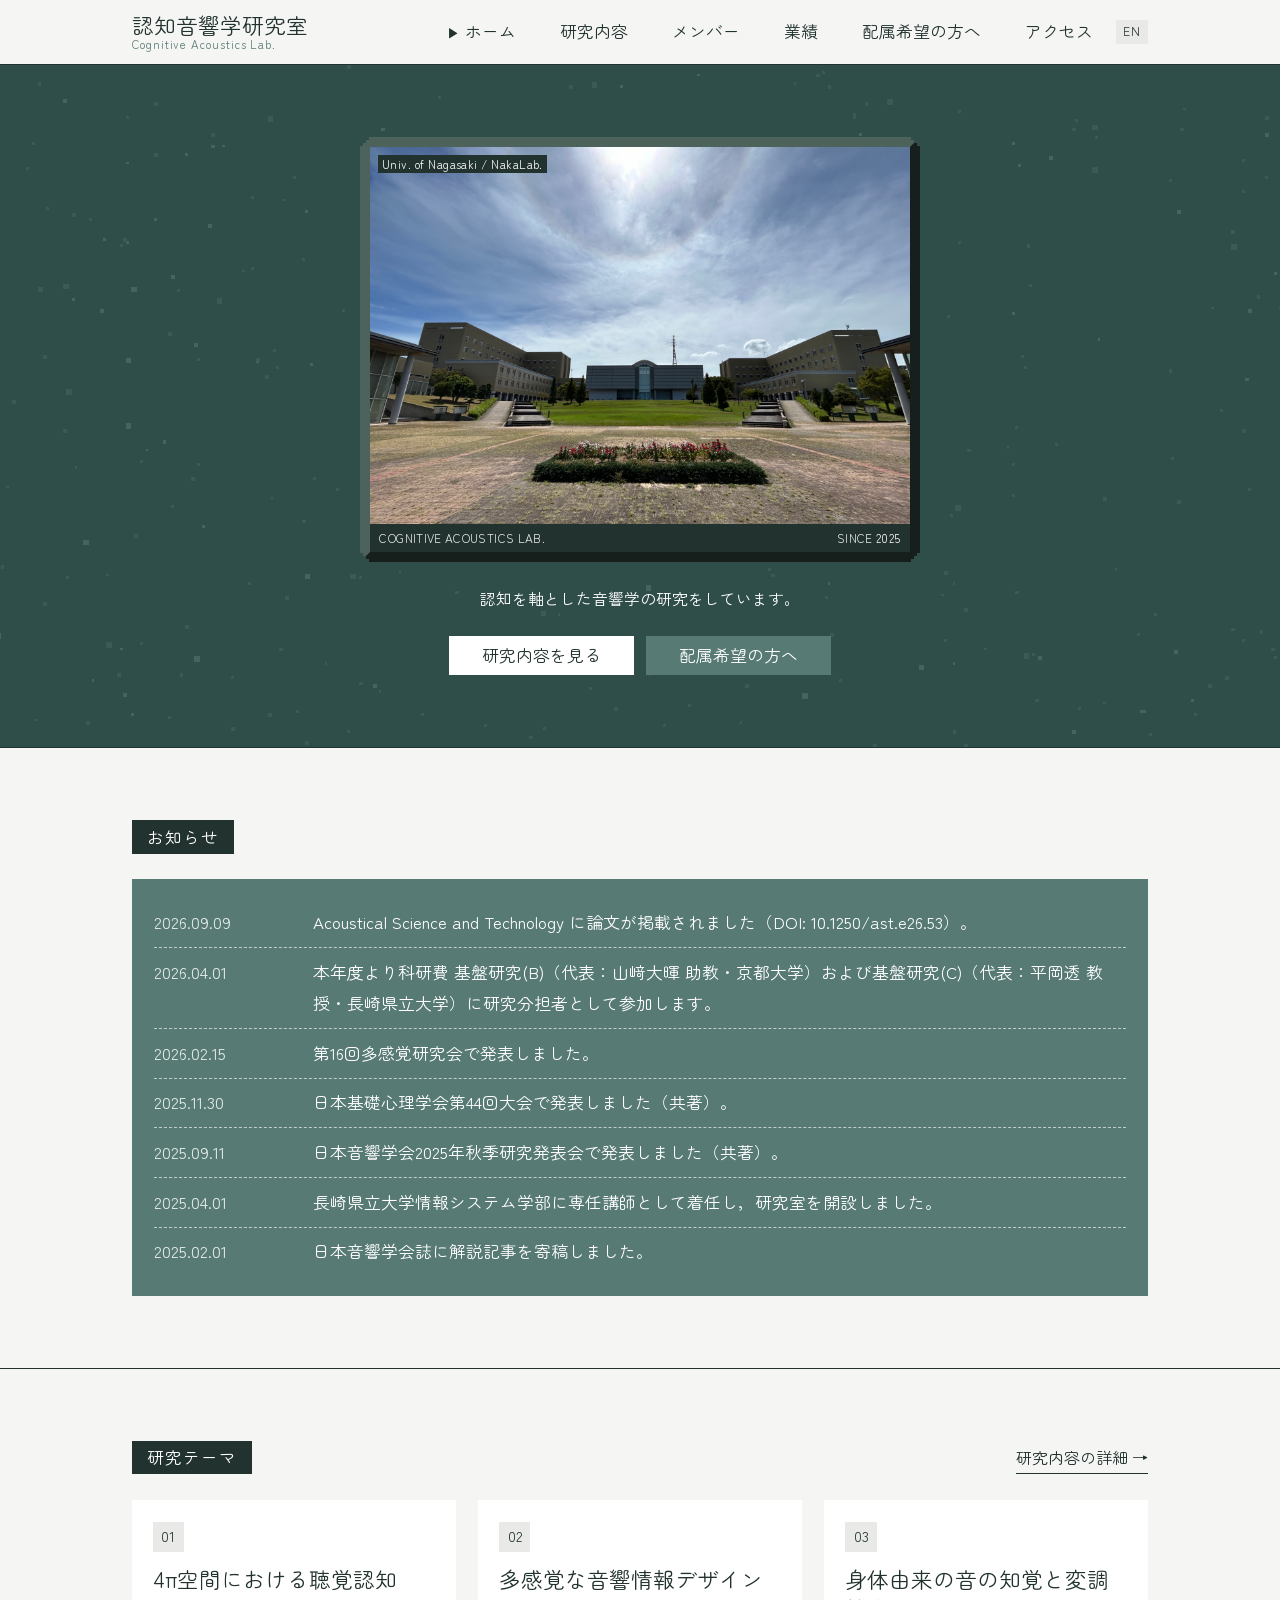
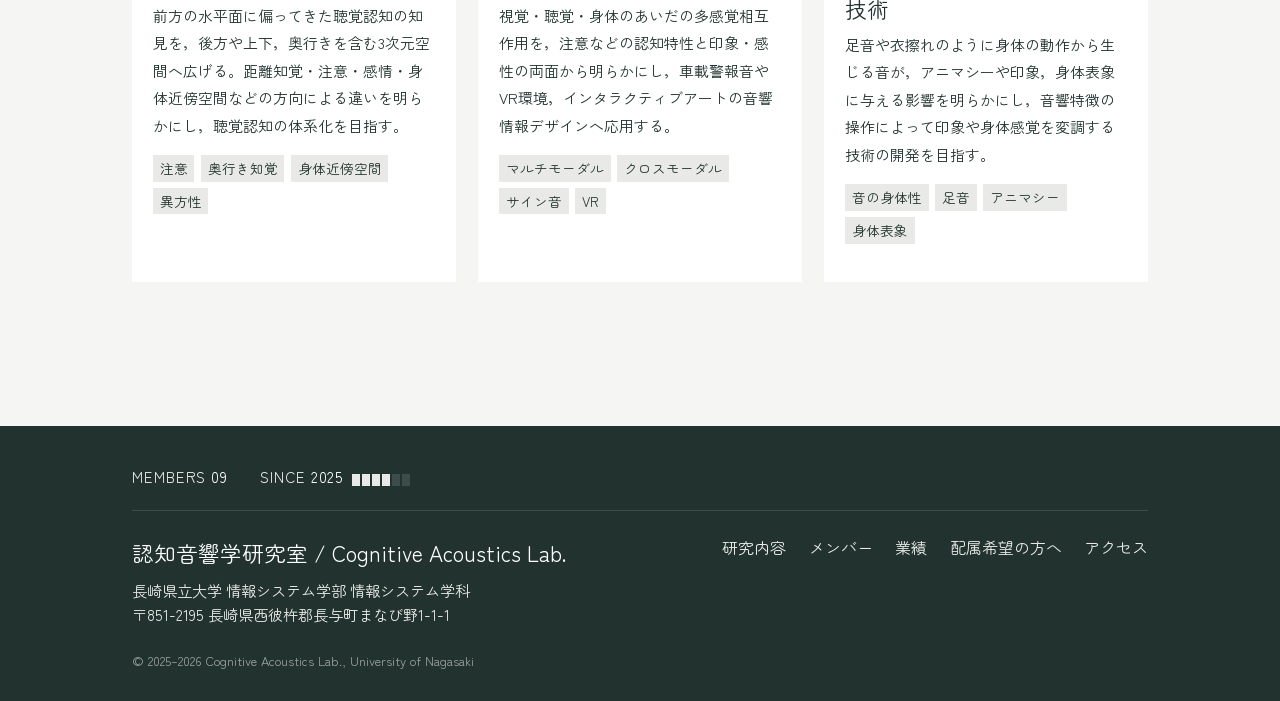
==== commit 14bc23f9: "研究テーマ名を「4π空間における聴覚認知」に変更 Co-Authored-By: Claude Fable 5.1 <noreply@anthropic.com>" ====
--- a/index.html
+++ b/index.html
@@ -12,6 +12,9 @@
 <link rel="alternate" hreflang="ja" href="https://cognitive-acoustics-lab.github.io/">
 <link rel="alternate" hreflang="en" href="https://cognitive-acoustics-lab.github.io/en/">
 <link rel="alternate" hreflang="x-default" href="https://cognitive-acoustics-lab.github.io/">
+<link rel="icon" type="image/png" sizes="32x32" href="assets/img/favicon-32.png">
+<link rel="icon" type="image/png" sizes="16x16" href="assets/img/favicon-16.png">
+<link rel="apple-touch-icon" sizes="180x180" href="assets/img/favicon-180.png">
 </head>
 <body>
 <a class="skip-link" href="#main">本文へ移動</a>
@@ -83,7 +86,7 @@
     <div class="cards">
         <a class="card card--link" href="research.html#theme-01">
           <div class="card__num">01</div>
-          <h3>3次元空間における聴覚認知</h3>
+          <h3>4π空間における聴覚認知</h3>
           <p>前方の水平面に偏ってきた聴覚認知の知見を，後方や上下，奥行きを含む3次元空間へ広げる。距離知覚・注意・感情・身体近傍空間などの方向による違いを明らかにし，聴覚認知の体系化を目指す。</p>
           <ul class="tags"><li class="tag">注意</li><li class="tag">奥行き知覚</li><li class="tag">身体近傍空間</li><li class="tag">異方性</li></ul>
         </a>
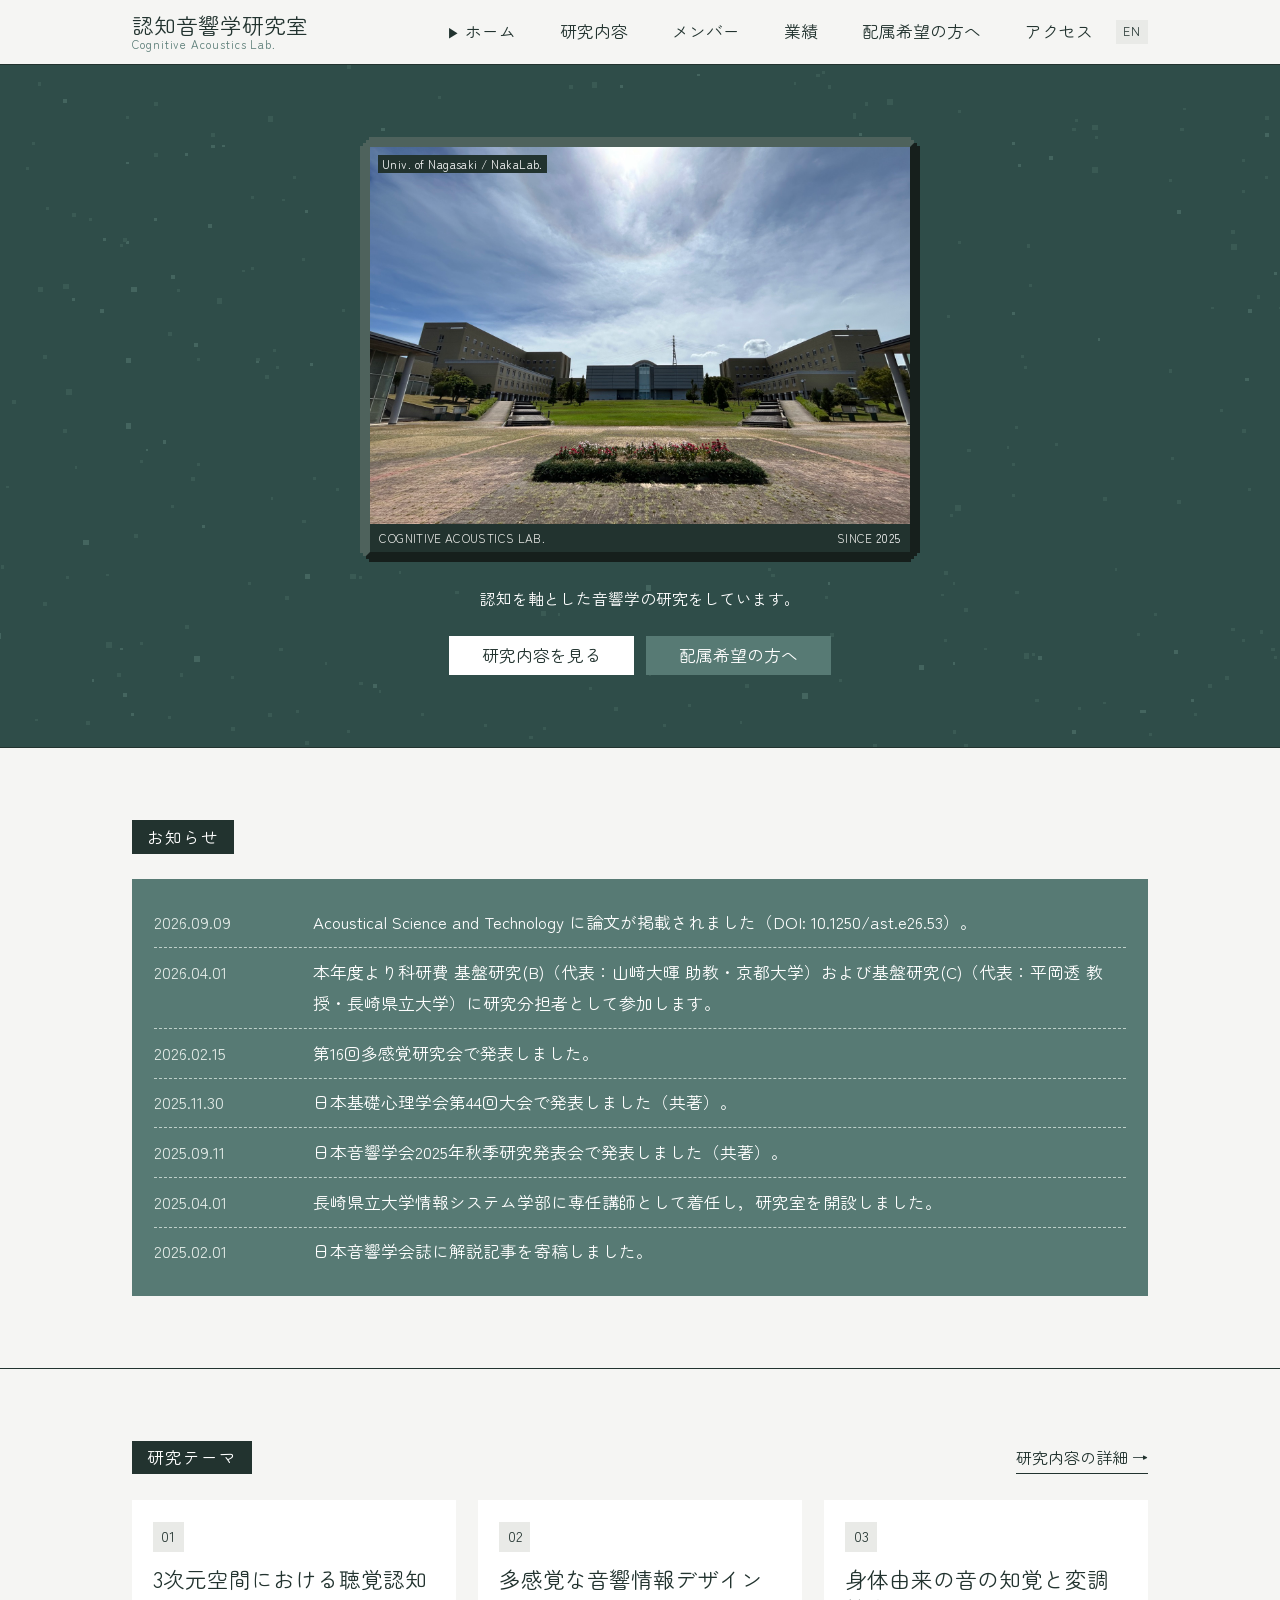
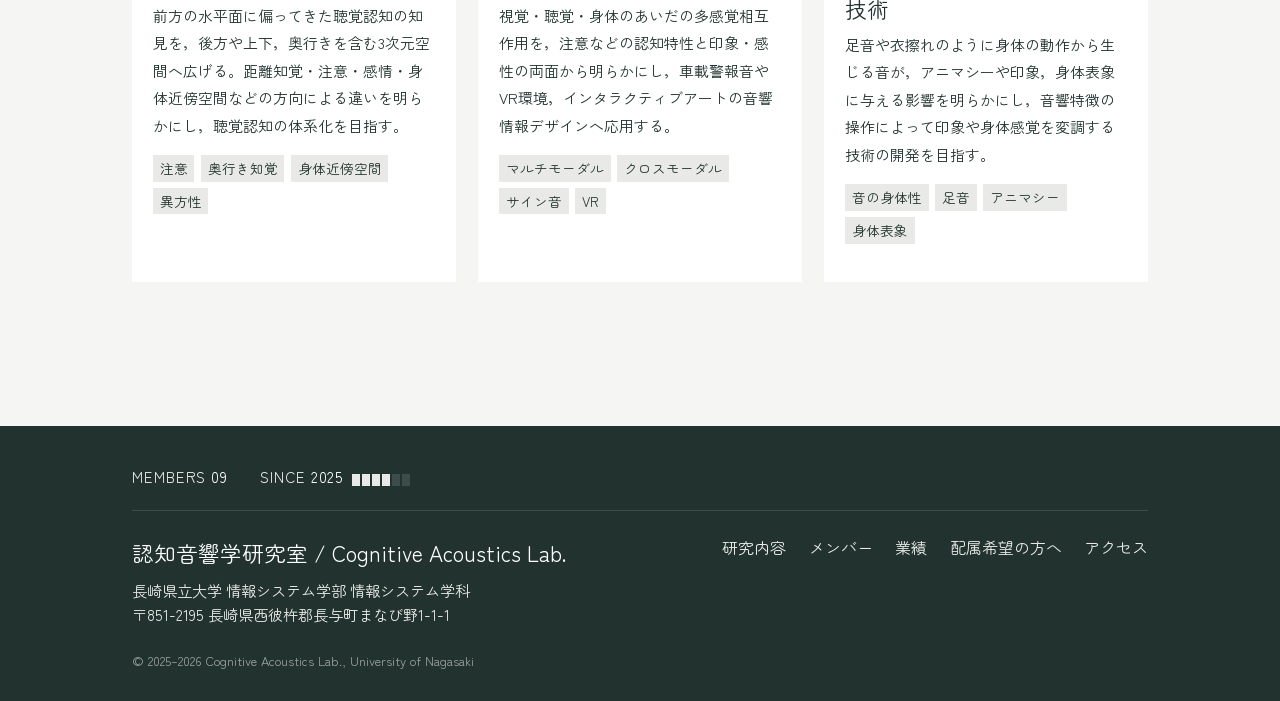
==== commit 915e97f5: "研究テーマ名を「3次元空間における聴覚認知」に戻す Co-Authored-By: Claude Fable 5.1 <noreply@anthropic.com>" ====
--- a/index.html
+++ b/index.html
@@ -86,7 +86,7 @@
     <div class="cards">
         <a class="card card--link" href="research.html#theme-01">
           <div class="card__num">01</div>
-          <h3>4π空間における聴覚認知</h3>
+          <h3>3次元空間における聴覚認知</h3>
           <p>前方の水平面に偏ってきた聴覚認知の知見を，後方や上下，奥行きを含む3次元空間へ広げる。距離知覚・注意・感情・身体近傍空間などの方向による違いを明らかにし，聴覚認知の体系化を目指す。</p>
           <ul class="tags"><li class="tag">注意</li><li class="tag">奥行き知覚</li><li class="tag">身体近傍空間</li><li class="tag">異方性</li></ul>
         </a>
